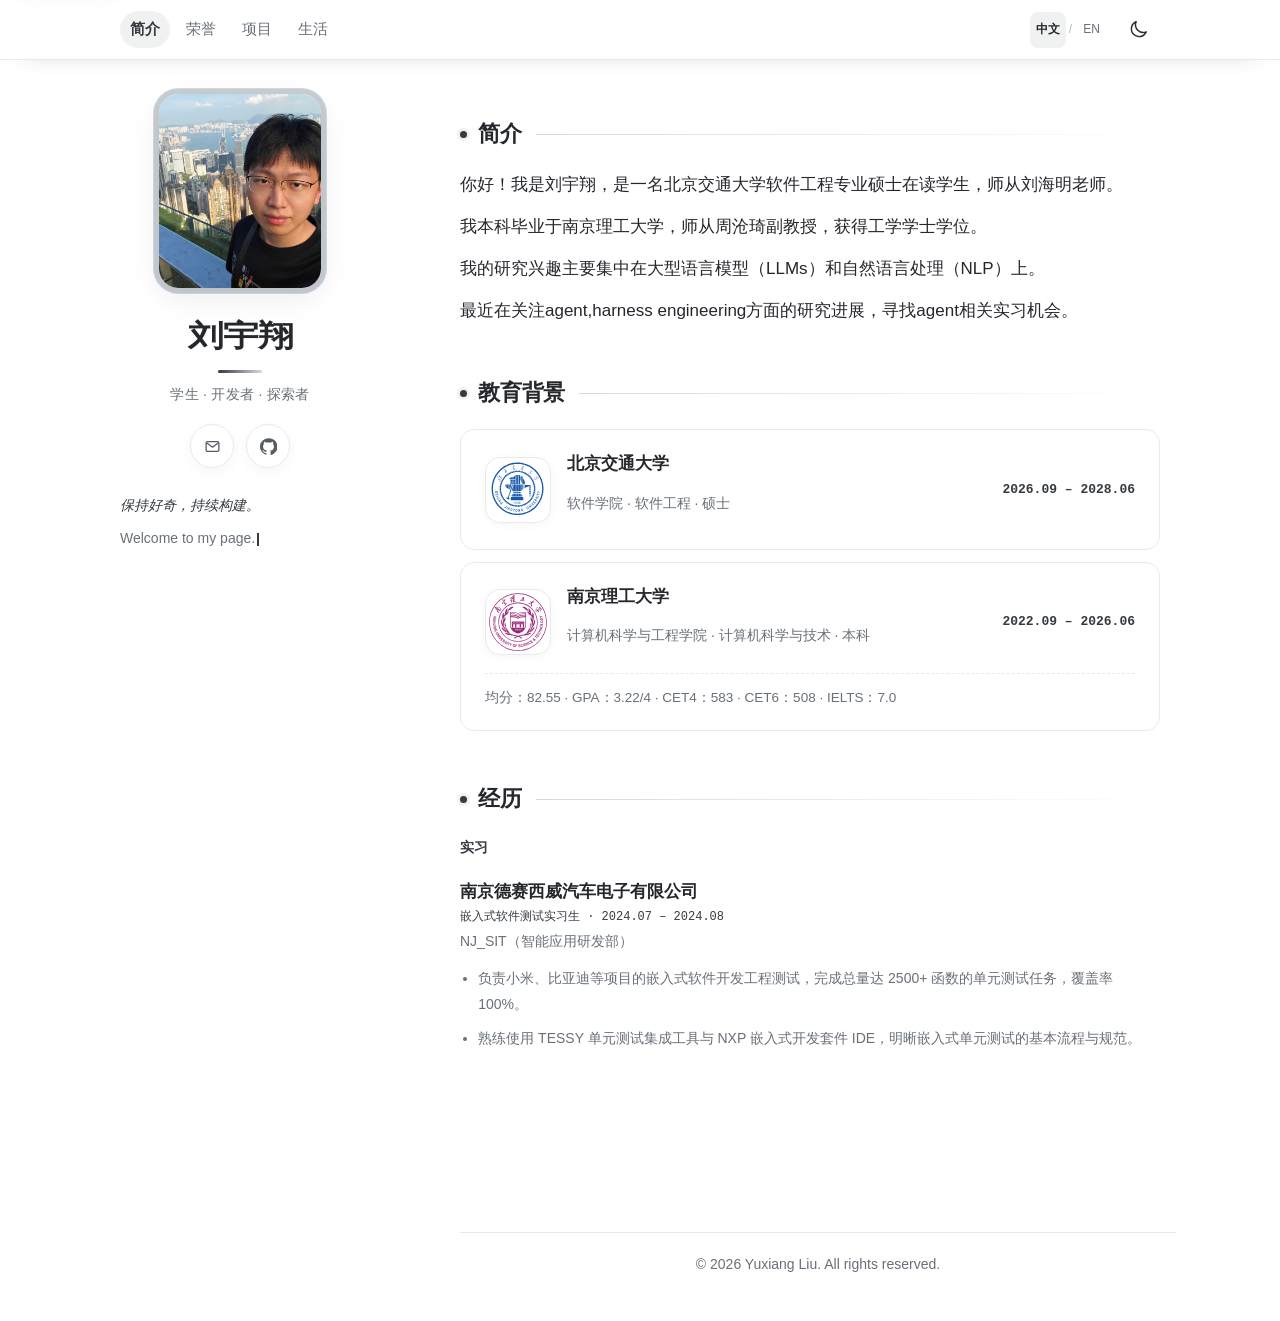
==== personal-site/index.html @ c971d86a "initialize personal page" ====
<!DOCTYPE html>
<html lang="zh-CN" data-theme="light">
<head>
<meta charset="UTF-8">
<link rel="alternate" hreflang="zh-CN" href="index.html"><link rel="alternate" hreflang="en" href="en/index.html"><meta name="viewport" content="width=device-width, initial-scale=1">
<title>刘宇翔 · 个人主页</title>
<meta name="description" content="刘宇翔，北京交通大学软件工程硕士在读，关注大型语言模型、自然语言处理、智能体与 Harness Engineering，寻找 Agent 相关实习机会。">
<meta id="themeColor" name="theme-color" content="#ffffff">
<link rel="icon" href="assets/img/favicon.svg" type="image/svg+xml">
<script>document.documentElement.classList.add("js");document.documentElement.dataset.theme=new URLSearchParams(location.search).get("theme")==="dark"?"dark":"light";document.documentElement.dataset.panel=["honors","projects","life"].includes(location.hash.slice(1))?location.hash.slice(1):"bio";</script>
<link rel="stylesheet" href="assets/css/theme-luka.css"><link rel="stylesheet" href="assets/css/custom.css">
</head>
<body class="theme-luka">
<a class="skip-link" href="#main-content">跳转到内容</a>
<nav class="top-nav" aria-label="主导航"><div class="nav-container"><div class="nav-left"><a href="#bio" class="nav-link"><span>简介</span></a><a href="#honors" class="nav-link"><span>荣誉</span></a><a href="#projects" class="nav-link"><span>项目</span></a><a href="#life" class="nav-link"><span>生活</span></a></div><div class="nav-right"><nav class="language-switch" aria-label="语言选择"><a href="index.html#bio" data-language-base="index.html" lang="zh-CN" hreflang="zh-CN" aria-current="page" aria-label="中文页面">中文</a><span aria-hidden="true">/</span><a href="en/index.html#bio" data-language-base="en/index.html" lang="en" hreflang="en" aria-label="English version">EN</a></nav><button id="themeToggle" class="theme-toggle" title="切换至深色主题" aria-label="切换至深色主题" aria-pressed="false"><svg class="icon-svg icon-moon" viewBox="0 0 24 24" aria-hidden="true"><path d="M21.75 15a9.75 9.75 0 0 1-12.75-12.75A9.75 9.75 0 1 0 21.75 15Z"/></svg><svg class="icon-svg icon-sun" viewBox="0 0 24 24" aria-hidden="true"><circle cx="12" cy="12" r="3.5"/><path d="M12 2v2M12 20v2M4.93 4.93l1.42 1.42M17.65 17.65l1.42 1.42M2 12h2M20 12h2"/></svg></button></div></div></nav>
<div class="wrapper">
<header class="sidebar"><div class="profile-card"><div class="image avatar"><img src="assets/img/avatar.jpg" alt="刘宇翔的头像" decoding="async" fetchpriority="high"></div><h1 class="site-name"><span class="name-lettering">刘宇翔</span></h1><p class="sidebar-sub">学生 · 开发者 · 探索者</p><div class="social-icons"><a href="mailto:liuyx26@bjtu.edu.cn" title="邮箱：liuyx26@bjtu.edu.cn" aria-label="发送邮件给刘宇翔"><svg class="icon-svg" viewBox="0 0 24 24" aria-hidden="true"><rect x="3" y="5" width="18" height="14" rx="2"/><path d="m4 7 8 6 8-6"/></svg></a><a href="https://github.com/lyx0902" target="_blank" rel="noopener noreferrer" title="GitHub · lyx0902" aria-label="刘宇翔的 GitHub 主页"><svg class="icon-svg icon-github" viewBox="0 0 24 24" aria-hidden="true" focusable="false"><path d="M12 .3a12 12 0 0 0-3.79 23.39c.6.11.82-.26.82-.58l-.02-2.04c-3.34.73-4.04-1.61-4.04-1.61-.55-1.39-1.33-1.76-1.33-1.76-1.09-.74.08-.73.08-.73 1.21.09 1.84 1.24 1.84 1.24 1.07 1.84 2.81 1.31 3.5 1 .11-.78.42-1.31.76-1.61-2.67-.3-5.47-1.33-5.47-5.93 0-1.31.47-2.38 1.24-3.22-.14-.3-.54-1.52.1-3.18 0 0 1.01-.32 3.3 1.23A11.5 11.5 0 0 1 12 6.32c1.02 0 2.05.14 3 .4 2.28-1.55 3.29-1.23 3.29-1.23.64 1.66.24 2.88.12 3.18.76.84 1.23 1.91 1.23 3.22 0 4.61-2.81 5.62-5.48 5.92.44.37.81 1.1.81 2.22l-.02 3.29c0 .31.21.69.83.57A12 12 0 0 0 12 .3Z"/></svg></a></div><p class="sidebar-motto"><span class="motto-quote" lang="zh-Hans">保持好奇，持续构建。</span><span class="welcome-note" lang="en"><span id="twText">Welcome to my page.</span><span class="tw-caret" aria-hidden="true"></span></span></p></div></header>
<main class="content" id="main-content" tabindex="-1">
<section class="site-panel" id="bio" aria-labelledby="bio-title"><div class="section" id="about"><h2 class="section-title" id="bio-title" tabindex="-1"><span class="section-label">简介</span></h2><div class="section-body">
<p>你好！我是刘宇翔，是一名北京交通大学软件工程专业硕士在读学生，师从刘海明老师。</p>
<p>我本科毕业于南京理工大学，师从周沧琦副教授，获得工学学士学位。</p>
<p>我的研究兴趣主要集中在大型语言模型（LLMs）和自然语言处理（NLP）上。</p>
<p>最近在关注agent,harness engineering方面的研究进展，寻找agent相关实习机会。</p>
</div></div>
<div class="section" id="education">
<h3 class="section-title" id="education-title" tabindex="-1"><span class="section-label">教育背景</span></h3>
<div class="section-body">
<div class="edu-card"><div class="edu-row"><img class="edu-logo" src="assets/img/bjtu.svg" alt="北京交通大学校徽"><div class="edu-main"><p class="edu-name"><strong>北京交通大学</strong></p><p class="edu-meta">软件学院 · 软件工程 · 硕士</p></div><span class="edu-period">2026.09 – 2028.06</span></div></div>
<div class="edu-card"><div class="edu-row"><img class="edu-logo" src="assets/img/njust.svg" alt="南京理工大学校徽"><div class="edu-main"><p class="edu-name"><strong>南京理工大学</strong></p><p class="edu-meta">计算机科学与工程学院 · 计算机科学与技术 · 本科</p></div><span class="edu-period">2022.09 – 2026.06</span></div><div class="edu-extra">均分：82.55 · GPA：3.22/4 · CET4：583 · CET6：508 · IELTS：7.0</div></div>
</div></div>
<div class="section" id="experience">
<h3 class="section-title" id="experience-title" tabindex="-1"><span class="section-label">经历</span></h3>
<div class="section-body"><div class="exp-block"><div class="exp-label">实习</div><div class="exp-item"><div class="exp-body"><div class="exp-title">南京德赛西威汽车电子有限公司</div><div class="exp-meta">嵌入式软件测试实习生 · 2024.07 – 2024.08</div><div class="exp-desc">NJ_SIT（智能应用研发部）</div><ul class="internship-details"><li>负责小米、比亚迪等项目的嵌入式软件开发工程测试，完成总量达 2500+ 函数的单元测试任务，覆盖率 100%。</li><li>熟练使用 TESSY 单元测试集成工具与 NXP 嵌入式开发套件 IDE，明晰嵌入式单元测试的基本流程与规范。</li></ul></div></div></div></div></div>
</section>
<section class="site-panel" id="honors" aria-labelledby="honors-title">
<h2 class="visually-hidden" id="honors-title" tabindex="-1">荣誉</h2>
<nav class="chapter-index" aria-label="竞赛与荣誉子导航"><div class="reading-track" role="progressbar" aria-label="竞赛与荣誉阅读进度" aria-valuemin="0" aria-valuemax="100" aria-valuenow="0"><span class="reading-fill"></span></div><a href="#competitions"><span class="reading-node" aria-hidden="true"></span><span>竞赛</span></a><a href="#awards"><span class="reading-node" aria-hidden="true"></span><span>荣誉</span></a></nav>
<div class="section" id="competitions"><h3 class="section-title" id="competitions-title" tabindex="-1"><span class="section-label">竞赛</span></h3><div class="section-body"><div class="comp-list">
<div class="comp-item"><span class="comp-name">2023年第十三届 MathorCup 高校数学建模挑战赛</span><span class="comp-award">一等奖</span></div>
<div class="comp-item"><span class="comp-name">2024年美国大学生数学建模竞赛</span><span class="comp-award">Honorable Mention</span></div>
<div class="comp-item"><span class="comp-name">2024年第六届全国大学生冰壶人工智能挑战赛</span><span class="comp-award">三等奖</span></div>
<div class="comp-item"><span class="comp-name">2025年“正大杯”第十五届全国大学生市场调查与分析大赛</span><span class="comp-award">江苏省一等奖</span></div>
<div class="comp-item"><span class="comp-name">2024年“高教社杯”全国大学生数学建模竞赛</span><span class="comp-award">江苏省二等奖</span></div>
<div class="comp-item"><span class="comp-name">2024年第十四届 MathorCup 数学应用挑战赛</span><span class="comp-award">江苏省二等奖</span></div>
</div></div></div>
<div class="section" id="awards"><h3 class="section-title" id="awards-title" tabindex="-1"><span class="section-label">荣誉</span></h3><div class="section-body"><div class="awards-grid"><div class="award-item"><span class="award-icon" aria-hidden="true">◇</span><div class="award-text"><strong>南京理工大学优秀学生奖学金 · 二等</strong><div class="award-detail">1 次 · 24-25Q1</div></div></div><div class="award-item"><span class="award-icon" aria-hidden="true">◇</span><div class="award-text"><strong>南京理工大学优秀学生奖学金 · 三等</strong><div class="award-detail">3 次 · 22-23Q1、23-24Q2、24-25Q2</div></div></div></div></div></div>
</section>
<section class="site-panel" id="projects" aria-labelledby="projects-title">
<h2 class="section-title" id="projects-title" tabindex="-1"><span class="section-label">项目</span></h2>
<div class="section-body"><div class="proj-list">
<article class="proj-card" data-project="AchievementAnalysis">
<a class="proj-thumb" href="assets/img/AchievementAnalysis.png" target="_blank" rel="noopener noreferrer" aria-label="AchievementAnalysis · 查看完整项目截图"><img src="assets/img/AchievementAnalysis.png" alt="AchievementAnalysis 项目页面截图" loading="lazy" decoding="async"></a>
<div class="proj-body"><div class="proj-head"><span class="proj-title">AchievementAnalysis</span></div>
<div class="proj-desc"><p><strong>整体项目：</strong> 整合Steam多源数据，分析游戏趋势、聚类、口碑与玩家投入，实现可解释推荐及交互展示。</p><p><strong>个人任务：</strong> 完成成就自动分类与主线推进分析，结合玩法、时长和口碑解释玩家投入，数据可视化。</p><p class="proj-demo">体验网址：<a href="https://www.soyorinlove.cn/#research/retention" target="_blank" rel="noopener noreferrer">https://www.soyorinlove.cn/#research/retention</a></p></div>
<div class="proj-metadata"><p><span class="proj-meta-label">类型：</span> Course Project</p><p><span class="proj-meta-label">成员：</span> 王文海，刘宇翔，杨金辉，耶美田，朱政宇</p><p><span class="proj-meta-label">GitHub：</span> <a href="https://github.com/WwhdsOne/achievement-analytics" target="_blank" rel="noopener noreferrer">https://github.com/WwhdsOne/achievement-analytics</a></p></div></div>
</article>
<article class="proj-card" data-project="ApexLogic">
<a class="proj-thumb" href="assets/img/ApexLogic.png" target="_blank" rel="noopener noreferrer" aria-label="ApexLogic · 查看完整项目截图"><img src="assets/img/ApexLogic.png" alt="ApexLogic 项目页面截图" loading="lazy" decoding="async"></a>
<div class="proj-body"><div class="proj-head"><span class="proj-title">ApexLogic</span></div>
<div class="proj-desc"><p>多智能体深度研究系统，融合多源检索与迭代评审，支持断点续研、跨任务记忆复用及后台并发执行。</p></div>
<div class="proj-metadata"><p><span class="proj-meta-label">类型：</span> Research Project</p><p><span class="proj-meta-label">成员：</span> 刘宇翔</p><p><span class="proj-meta-label">GitHub：</span> <a href="https://github.com/lyx0902/ApexLogic" target="_blank" rel="noopener noreferrer">https://github.com/lyx0902/ApexLogic</a></p></div></div>
</article>
</div></div></section>
<section class="site-panel" id="life" aria-labelledby="life-title">
<h2 class="section-title" id="life-title" tabindex="-1"><span class="section-label">生活</span></h2>
<div class="section-body"><div class="announce-list"><div class="announce-item"><span class="announce-date">2023.10</span><div class="announce-body"><div class="announce-title">江苏省第七届大学生艺术展演</div><div class="announce-desc">器乐合奏组一等奖</div></div></div><div class="announce-item"><span class="announce-date">2022.10</span><div class="announce-body"><div class="announce-title">南京理工大学新生篮球赛</div><div class="announce-desc">季军</div></div></div></div></div>
</section>
</main>
<footer class="site-footer"><p>© 2026 Yuxiang Liu. All rights reserved.</p></footer>
</div>
<script src="assets/js/chapters.js"></script><script src="assets/js/main.js"></script>
</body></html>
---- personal-site/assets/css/theme-luka.css ----
/* ============================================
   Luka Homepage
   Warm minimal academic homepage template
   ============================================ */

html {
  scroll-behavior: smooth;
}

body {
  margin: 0;
}

body.theme-luka,
body.theme-luka *,
body.theme-luka *::before,
body.theme-luka *::after {
  box-sizing: border-box;
}

:root {
  color-scheme: light;
  --luka-bg: #faf9f7;
  --luka-text: #3d3929;
  --luka-accent: #a95b3d;
  --luka-on-accent: #ffffff;
  --luka-accent-soft: rgba(169, 91, 61, 0.1);
  --luka-secondary: #746d62;
  --luka-border: rgba(169, 91, 61, 0.2);
  --luka-shadow: rgba(118, 72, 49, 0.14);
  --luka-shadow-soft: rgba(61, 57, 41, 0.08);
  --luka-panel: #ffffff;
  --luka-panel-muted: #f5f1ec;
  --luka-nav-bg: rgba(250, 249, 247, 0.86);
  --luka-social-bg: #ffffff;
  --luka-social-text: #765f4c;
  --luka-footer-border: rgba(169, 91, 61, 0.16);
  --luka-motion-press: 120ms;
  --luka-motion-fast: 180ms;
  --luka-motion-base: 280ms;
  --luka-ease-out: cubic-bezier(0.22, 1, 0.36, 1);
}

@media (prefers-color-scheme: dark) {
  :root:not([data-theme="light"]) {
    color-scheme: dark;
    --luka-bg: #1a1917;
    --luka-text: #d1cec7;
    --luka-accent: #efa17f;
    --luka-on-accent: #1a1917;
    --luka-accent-soft: rgba(239, 161, 127, 0.12);
    --luka-secondary: #b1aa9f;
    --luka-border: rgba(239, 161, 127, 0.2);
    --luka-shadow: rgba(0, 0, 0, 0.3);
    --luka-shadow-soft: rgba(0, 0, 0, 0.22);
    --luka-panel: #22211e;
    --luka-panel-muted: #282621;
    --luka-nav-bg: rgba(26, 25, 23, 0.86);
    --luka-social-bg: #22211e;
    --luka-social-text: #d1cec7;
    --luka-footer-border: rgba(239, 161, 127, 0.16);
  }
}

[data-theme="dark"] {
  color-scheme: dark;
  --luka-bg: #1a1917;
  --luka-text: #d1cec7;
  --luka-accent: #efa17f;
  --luka-on-accent: #1a1917;
  --luka-accent-soft: rgba(239, 161, 127, 0.12);
  --luka-secondary: #b1aa9f;
  --luka-border: rgba(239, 161, 127, 0.2);
  --luka-shadow: rgba(0, 0, 0, 0.3);
  --luka-shadow-soft: rgba(0, 0, 0, 0.22);
  --luka-panel: #22211e;
  --luka-panel-muted: #282621;
  --luka-nav-bg: rgba(26, 25, 23, 0.86);
  --luka-social-bg: #22211e;
  --luka-social-text: #d1cec7;
  --luka-footer-border: rgba(239, 161, 127, 0.16);
}

[data-theme="light"] {
  color-scheme: light;
  --luka-bg: #faf9f7;
  --luka-text: #3d3929;
  --luka-accent: #a95b3d;
  --luka-on-accent: #ffffff;
  --luka-accent-soft: rgba(169, 91, 61, 0.1);
  --luka-secondary: #746d62;
  --luka-border: rgba(169, 91, 61, 0.2);
  --luka-shadow: rgba(118, 72, 49, 0.14);
  --luka-shadow-soft: rgba(61, 57, 41, 0.08);
  --luka-panel: #ffffff;
  --luka-panel-muted: #f5f1ec;
  --luka-nav-bg: rgba(250, 249, 247, 0.86);
  --luka-social-bg: #ffffff;
  --luka-social-text: #765f4c;
  --luka-footer-border: rgba(169, 91, 61, 0.16);
}

body.theme-luka {
  background: var(--luka-bg);
  color: var(--luka-text);
  font-family: -apple-system, BlinkMacSystemFont, "Segoe UI", "PingFang SC", "Hiragino Sans GB", "Microsoft YaHei", "Noto Sans CJK SC", "Inter", sans-serif;
  font-size: 17px;
  line-height: 1.65;
  text-rendering: optimizeLegibility;
  -webkit-font-smoothing: antialiased;
  -moz-osx-font-smoothing: grayscale;
  transition: background-color var(--luka-motion-base) var(--luka-ease-out), color var(--luka-motion-fast) ease;
}

body.theme-luka a {
  color: var(--luka-accent);
  text-decoration: none;
}

body.theme-luka a,
body.theme-luka button,
body.theme-luka summary {
  touch-action: manipulation;
  -webkit-tap-highlight-color: transparent;
}

body.theme-luka .skip-link {
  position: fixed;
  top: 8px;
  left: 12px;
  z-index: 2000;
  padding: 9px 13px;
  border-radius: 9px;
  background: var(--luka-panel);
  color: var(--luka-text);
  box-shadow: 0 8px 24px var(--luka-shadow);
  transform: translateY(-160%);
  transition: transform var(--luka-motion-fast) var(--luka-ease-out);
}

body.theme-luka .skip-link:focus {
  transform: translateY(0);
}

body.theme-luka .top-nav {
  position: fixed;
  top: 0;
  left: 0;
  right: 0;
  height: 60px;
  display: flex;
  justify-content: center;
  align-items: center;
  background: var(--luka-nav-bg);
  -webkit-backdrop-filter: blur(14px) saturate(130%);
  backdrop-filter: blur(14px) saturate(130%);
  border-bottom: 1px solid var(--luka-footer-border);
  box-shadow: 0 8px 28px -26px var(--luka-text);
  transition: background-color var(--luka-motion-base) var(--luka-ease-out), border-color var(--luka-motion-base) var(--luka-ease-out), box-shadow var(--luka-motion-base) var(--luka-ease-out);
  z-index: 1000;
}

body.theme-luka .nav-container {
  width: 100%;
  max-width: 1120px;
  padding: 0 40px;
  display: flex;
  align-items: center;
  justify-content: space-between;
}

body.theme-luka .nav-left {
  display: flex;
  align-items: center;
  gap: 6px;
  min-width: 0;
}

body.theme-luka .nav-right {
  flex: 0 0 auto;
}

body.theme-luka .nav-brand {
  position: relative;
  color: var(--luka-text);
  font-size: 19px;
  font-weight: 600;
  flex-shrink: 0;
}

body.theme-luka .nav-brand::before {
  content: "";
  position: absolute;
  inset: -9px -2px;
}

body.theme-luka .nav-link {
  position: relative;
  color: var(--luka-secondary);
  font-size: 15px;
  font-weight: 500;
  white-space: nowrap;
  padding: 6px 10px;
  border-radius: 999px;
  transition: color var(--luka-motion-fast) ease, background-color var(--luka-motion-fast) ease, transform var(--luka-motion-press) var(--luka-ease-out);
}

body.theme-luka .nav-link.is-active {
  color: var(--luka-accent);
  background: var(--luka-accent-soft);
  filter: none;
}

body.theme-luka .nav-link::before {
  content: "";
  position: absolute;
  inset: -6px 0;
}

body.theme-luka .nav-link.is-active {
  font-weight: 600;
}

body.theme-luka .nav-label-short {
  display: none;
}

body.theme-luka .theme-toggle {
  border: none;
  background: transparent;
  color: var(--luka-text);
  width: 44px;
  height: 44px;
  display: inline-flex;
  align-items: center;
  justify-content: center;
  border-radius: 999px;
  cursor: pointer;
  font-size: 19px;
  position: relative;
  flex: 0 0 44px;
  transition: transform var(--luka-motion-press) var(--luka-ease-out), background-color var(--luka-motion-fast) ease, color var(--luka-motion-fast) ease;
}

body.theme-luka .theme-toggle .icon-svg {
  position: absolute;
  width: 19px;
  height: 19px;
  transition: opacity var(--luka-motion-fast) ease, transform var(--luka-motion-base) var(--luka-ease-out);
}

body.theme-luka .theme-toggle .icon-moon {
  opacity: 1;
  transform: rotate(0) scale(1);
}

body.theme-luka .theme-toggle .icon-sun {
  opacity: 0;
  transform: rotate(-24deg) scale(0.82);
}

:root[data-theme="dark"] body.theme-luka .theme-toggle .icon-moon {
  opacity: 0;
  transform: rotate(24deg) scale(0.82);
}

:root[data-theme="dark"] body.theme-luka .theme-toggle .icon-sun {
  opacity: 1;
  transform: rotate(0) scale(1);
}

body.theme-luka .wrapper {
  width: 100%;
  max-width: 1120px;
  margin: 0 auto;
  display: flex;
  flex-wrap: wrap;
  align-items: flex-start;
  min-height: 100vh;
}

body.theme-luka .sidebar {
  width: 320px;
  flex-shrink: 0;
  position: fixed;
  top: 60px;
  left: calc(50% - 560px);
  height: calc(100vh - 60px);
  overflow-y: auto;
  text-align: center;
  box-sizing: border-box;
  display: flex;
  flex-direction: column;
  justify-content: flex-start;
  align-items: center;
  padding-top: 34px;
  scrollbar-width: none;
  z-index: 100;
}

body.theme-luka .sidebar::-webkit-scrollbar {
  display: none;
}

body.theme-luka .profile-card {
  width: 100%;
  padding: 0 20px;
  text-align: center;
}

body.theme-luka .image.avatar {
  display: block;
  position: relative;
  width: 162px;
  height: 194.4px;
  margin: 0 auto 28px;
  overflow: hidden;
  border-radius: 19.44px;
  clip-path: inset(0 round 19.44px);
  box-shadow: 0 8px 28px var(--luka-shadow);
}

body.theme-luka .image.avatar img {
  position: absolute;
  top: -10%;
  left: 0;
  width: 128%;
  height: 128%;
  max-width: none;
  display: block;
  border-radius: 0;
  object-fit: cover;
  object-position: center;
  box-shadow: none;
}

body.theme-luka .site-name {
  margin: 0 0 16px;
  color: var(--luka-text);
  font-family: "Arial Black", -apple-system, BlinkMacSystemFont, "Segoe UI", sans-serif;
  font-size: 33px;
  /* Archivo Black's regular face is already a heavy, purpose-drawn weight. */
  font-weight: 900;
  font-kerning: normal;
  letter-spacing: -0.025em;
  line-height: 1.2;
}

body.theme-luka .name-lettering {
  display: inline-block;
  transform: scale(1.08, 0.9);
  transform-origin: center;
}

body.theme-luka .social-icons {
  display: flex;
  justify-content: center;
  gap: 12px;
  flex-wrap: wrap;
}

body.theme-luka .social-icons a {
  width: 44px;
  height: 44px;
  display: inline-flex;
  align-items: center;
  justify-content: center;
  border-radius: 50%;
  border: 1px solid var(--luka-footer-border);
  background: var(--luka-social-bg);
  color: var(--luka-social-text) !important;
  box-shadow: 0 4px 14px var(--luka-shadow-soft);
  transition: transform var(--luka-motion-press) var(--luka-ease-out), background-color var(--luka-motion-fast) ease, color var(--luka-motion-fast) ease, border-color var(--luka-motion-fast) ease, box-shadow var(--luka-motion-fast) var(--luka-ease-out);
}

body.theme-luka .icon-svg {
  display: block;
  fill: none;
  stroke: currentColor;
  stroke-width: 1.8;
  stroke-linecap: round;
  stroke-linejoin: round;
}

body.theme-luka .social-icons .icon-svg {
  width: 17px;
  height: 17px;
}

body.theme-luka .social-icons .ai {
  font-size: 18px;
}

body.theme-luka .social-icons .ai-google-scholar {
  font-size: 19px;
  transform: translateY(0.5px);
}

body.theme-luka .social-icons .icon-github {
  fill: currentColor;
  stroke: none;
}

body.theme-luka .visitor-card {
  margin: 28px auto 0;
  width: 240px;
  padding: 18px 16px;
  border: 1px dashed var(--luka-border);
  border-radius: 14px;
  color: var(--luka-secondary);
  text-align: left;
  min-height: 115px;
  transition: opacity var(--luka-motion-base) var(--luka-ease-out), border-color var(--luka-motion-fast) ease, color var(--luka-motion-fast) ease;
}

body.theme-luka .visitor-card-title {
  margin-bottom: 8px;
  font-size: 14px;
  font-weight: 600;
  color: var(--luka-accent);
  text-transform: uppercase;
  letter-spacing: 0.08em;
}

body.theme-luka .visitor-card-body {
  display: flex;
  flex-direction: column;
  gap: 6px;
  font-size: 14px;
  line-height: 1.6;
  font-variant-numeric: tabular-nums;
  opacity: 0.48;
  transition: opacity var(--luka-motion-base) var(--luka-ease-out);
}

body.theme-luka .visitor-card.is-ready .visitor-card-body {
  opacity: 1;
}

body.theme-luka .visitor-stat {
  display: flex;
  align-items: center;
  gap: 8px;
}

body.theme-luka .visitor-stat i,
body.theme-luka .visitor-stat .icon-svg {
  width: 16px;
  height: 16px;
  flex: 0 0 16px;
  text-align: center;
  color: var(--luka-accent);
}

body.theme-luka .sidebar-motto {
  margin: 22px auto 0;
  width: 240px;
  font-size: 14px;
  line-height: 1.9;
  font-style: italic;
  color: var(--luka-secondary);
  text-align: left;
}

body.theme-luka .sidebar-motto .motto-quote {
  color: var(--luka-accent);
}

body.theme-luka .welcome-note {
  display: block;
  margin-top: 6px;
  font-style: normal;
}

body.theme-luka .visitor-map {
  width: 240px;
  max-width: 100%;
  margin: 24px auto 28px;
  padding-top: 16px;
  border-top: 1px solid var(--luka-footer-border);
  text-align: center;
}

body.theme-luka .visitor-map h2 {
  margin: 0 0 10px;
  font-family: inherit;
  font-size: 12px;
  font-weight: 600;
  letter-spacing: 0.06em;
  color: var(--luka-secondary);
}

body.theme-luka .visitor-map-canvas {
  position: relative;
  width: 210px;
  height: 105px;
  margin: 0 auto;
  line-height: 0;
}

body.theme-luka .visitor-map-status {
  position: absolute;
  inset: 0;
  display: grid;
  place-items: center;
  margin: 0;
  padding: 12px;
  color: var(--luka-secondary);
  font-size: 12px;
  line-height: 1.5;
}

body.theme-luka .visitor-map-status[hidden] {
  display: none;
}

body.theme-luka .visitor-map-caption,
body.theme-luka .visitor-map-nojs {
  margin: 8px 0 0;
  color: var(--luka-secondary);
  font-size: 11px;
  line-height: 1.5;
}

body.theme-luka .visitor-map-links {
  margin: 2px 0 0;
  font-size: 11px;
  line-height: 1.6;
}

body.theme-luka .visitor-map-links a {
  color: var(--luka-secondary);
}

html:not(.js) body.theme-luka .visitor-map-canvas {
  display: none;
}

body.theme-luka .content {
  flex: 1;
  min-width: 0;
  margin-left: 320px;
  padding: 120px 40px 80px 60px;
}

/* Chapter visibility is resolved in the head to prevent a flash of every page. */
html[data-panel="bio"] .site-panel:not(#bio),
html[data-panel="research"] .site-panel:not(#research),
html[data-panel="projects"] .site-panel:not(#projects),
html[data-panel="arcadia"] .site-panel:not(#arcadia),
.site-panel[hidden] {
  display: none;
}

body.theme-luka .site-panel {
  min-height: calc(100svh - 240px);
  scroll-margin-top: 88px;
  animation: chapter-enter 220ms var(--luka-ease-out) both;
}

@keyframes chapter-enter {
  from { opacity: 0; transform: translateY(5px); }
  to { opacity: 1; transform: translateY(0); }
}

body.theme-luka .visually-hidden {
  position: absolute;
  width: 1px;
  height: 1px;
  padding: 0;
  margin: -1px;
  overflow: hidden;
  clip-path: inset(50%);
  white-space: nowrap;
  border: 0;
}

body.theme-luka .site-panel .section-title:focus {
  outline: none;
}

body.theme-luka .chapter-index {
  --reading-progress: 0;
  position: sticky;
  top: 60px;
  z-index: 10;
  display: grid;
  grid-template-columns: repeat(4, minmax(0, 1fr));
  padding: 14px 0 12px;
  margin-bottom: 32px;
  background: var(--luka-bg);
  border-bottom: 1px solid var(--luka-footer-border);
  font-size: 13px;
  transition: background-color var(--luka-motion-base) var(--luka-ease-out);
}

body.theme-luka .chapter-index a {
  position: relative;
  min-height: 44px;
  box-sizing: border-box;
  padding: 21px 2px 3px;
  text-align: center;
  color: var(--luka-secondary);
  border-radius: 6px;
  transition: color var(--luka-motion-fast) ease;
}

body.theme-luka .chapter-index a[aria-current="location"] {
  color: var(--luka-accent);
  font-weight: 600;
}

@media (hover: hover) and (pointer: fine) {
  body.theme-luka .chapter-index a:hover {
    color: var(--luka-accent);
  }
}

body.theme-luka .reading-track {
  position: absolute;
  top: 21px;
  left: 12.5%;
  right: 12.5%;
  height: 2px;
  background: var(--luka-border);
  overflow: hidden;
}

body.theme-luka .reading-fill {
  display: block;
  height: 100%;
  background: var(--luka-accent);
  transform: scaleX(var(--reading-progress));
  transform-origin: left;
}

body.theme-luka .reading-node {
  position: absolute;
  top: 3px;
  left: calc(50% - 5px);
  width: 10px;
  height: 10px;
  box-sizing: border-box;
  border: 2px solid var(--luka-border);
  border-radius: 50%;
  background: var(--luka-bg);
  transition: background-color 150ms ease, border-color 150ms ease, box-shadow 150ms ease;
}

body.theme-luka .chapter-index a.is-reached .reading-node {
  background: var(--luka-accent);
  border-color: var(--luka-accent);
}

body.theme-luka .chapter-index a[aria-current="location"] .reading-node {
  box-shadow: 0 0 0 4px var(--luka-accent-soft);
}

@media (max-width: 640px) {
  body.theme-luka .chapter-index {
    top: 56px;
    font-size: 12px;
  }
}

body.theme-luka .conference-grid {
  display: grid;
  grid-template-columns: minmax(0, 1.55fr) minmax(0, 1fr);
  gap: clamp(22px, 3vw, 38px);
  align-items: start;
  padding: 16px 18px 24px;
}

body.theme-luka .conference-photo {
  position: relative;
  margin: 0;
  min-width: 0;
  padding: 8px 8px 12px;
  background: #f7f3ea;
  border-radius: 2px;
  box-shadow: 0 3px 5px rgba(0, 0, 0, 0.08), 0 12px 24px -12px rgba(0, 0, 0, 0.3);
  transform: rotate(-4deg);
  margin-top: 48px;
}

body.theme-luka .conference-photo:nth-child(2) {
  margin-top: 5px;
  transform: rotate(4deg);
}

body.theme-luka .photo-pin {
  position: absolute;
  z-index: 2;
  top: -6px;
  left: 46%;
  width: 14px;
  height: 14px;
  border-radius: 50%;
  background: radial-gradient(circle at 32% 26%, #ecc5a4 0, #b96d47 38%, #793e2c 80%);
  box-shadow: 1px 2px 2px rgba(0, 0, 0, 0.35), 3px 8px 5px rgba(0, 0, 0, 0.18);
  pointer-events: none;
}

body.theme-luka .conference-photo:nth-child(2) .photo-pin {
  left: 53%;
  background: radial-gradient(circle at 32% 26%, #e0e4dc 0, #839389 38%, #465951 80%);
}

body.theme-luka .conference-photo-link {
  display: block;
  position: relative;
  border-radius: 1px;
  overflow: hidden;
  background: var(--luka-accent-soft);
  cursor: zoom-in;
}

body.theme-luka .conference-photo img {
  display: block;
  width: 100%;
  height: auto;
}

body.theme-luka .conference-photo figcaption {
  margin-top: 12px;
  padding-left: 5px;
  font-size: 14px;
  font-weight: 500;
  letter-spacing: 0.035em;
  color: #574b3d;
}

html:has(.photo-viewer[open]) {
  scrollbar-gutter: stable;
}

body.theme-luka .photo-viewer {
  width: min(1100px, calc(100vw - 32px));
  max-width: none;
  max-height: calc(100dvh - 32px);
  padding: 12px 16px;
  border: 0;
  border-radius: 12px;
  background: #171715;
  color: #f5f4f0;
}

body.theme-luka .photo-viewer::backdrop {
  background: rgba(0, 0, 0, 0.86);
}

body.theme-luka .photo-viewer-toolbar,
body.theme-luka .photo-viewer-controls {
  display: flex;
  align-items: center;
  justify-content: space-between;
  gap: 16px;
}

body.theme-luka .photo-viewer-toolbar p {
  margin: 0;
  font-size: 16px;
  font-weight: 600;
}

body.theme-luka .photo-viewer button {
  flex-shrink: 0;
  width: 44px;
  height: 44px;
  padding: 0;
  border: 0;
  border-radius: 50%;
  color: #f5f4f0;
  background: transparent;
  font: inherit;
  font-size: 27px;
  cursor: pointer;
}

body.theme-luka .photo-viewer button:hover {
  background: rgba(255, 255, 255, 0.1);
}

body.theme-luka .photo-viewer-image {
  display: block;
  width: 100%;
  height: calc(100dvh - 168px);
  object-fit: contain;
}

body.theme-luka .photo-viewer-controls {
  justify-content: center;
  font-size: 13px;
  font-variant-numeric: tabular-nums;
}

@media (max-width: 640px) {
  body.theme-luka .conference-grid {
    grid-template-columns: minmax(0, 1fr);
    gap: 32px;
    padding: 14px 14px 24px;
  }
  body.theme-luka .conference-photo {
    width: 94%;
    margin-top: 0;
    transform: rotate(-3deg);
  }
  body.theme-luka .conference-photo:nth-child(2) {
    width: 78%;
    margin: 0 0 0 auto;
    transform: rotate(3deg);
  }
  body.theme-luka .photo-viewer {
    padding: 8px;
    width: calc(100vw - 16px);
  }
}

body.theme-luka .bio-quote {
  margin: 0 0 24px;
  padding: clamp(22px, 3.2vw, 32px);
  border: 1px solid rgba(120, 97, 62, 0.22);
  border-radius: 6px;
  background: transparent;
  color: #78613e;
  font-family: "Noto Serif SC Quotes", "Songti SC", "STSong", "SimSun", serif;
  font-size: clamp(15px, 1.3vw, 18px);
  font-weight: 500;
  font-style: normal;
  line-height: 2;
  letter-spacing: 0.035em;
  overflow-wrap: break-word;
  transition: color var(--luka-motion-base) ease, background-color var(--luka-motion-base) ease, border-color var(--luka-motion-base) ease;
}

body.theme-luka .bio-quote p {
  margin: 0;
}

body.theme-luka .bio-quote p + p {
  margin-top: 24px;
}

html[data-theme="dark"] body.theme-luka .bio-quote {
  color: #ddcda9;
  border-color: rgba(221, 205, 169, 0.2);
}

body.theme-luka .chapter-empty {
  padding: clamp(36px, 7vw, 88px) 0;
  color: var(--luka-secondary);
}

body.theme-luka .chapter-eyebrow {
  font-size: 12px;
  letter-spacing: 0.13em;
  text-transform: uppercase;
}

body.theme-luka .chapter-lead {
  margin: 24px 0;
  color: var(--luka-text);
  font-size: clamp(29px, 3.6vw, 43px);
  line-height: 1.25;
  letter-spacing: -0.035em;
  font-weight: 500;
}

body.theme-luka .arcadia-intro {
  position: relative;
  isolation: isolate;
}

body.theme-luka .arcadia-orbit {
  position: absolute;
  z-index: -1;
  right: 4%;
  top: 8%;
  width: clamp(140px, 24vw, 260px);
  aspect-ratio: 1;
  border: 1px solid var(--luka-border);
  border-radius: 50%;
  background: radial-gradient(circle at 65% 30%, var(--luka-accent-soft), transparent 70%);
  opacity: 0.55;
  pointer-events: none;
}

body.theme-luka .section {
  margin-bottom: 54px;
  scroll-margin-top: 84px;
  opacity: 1;
  transform: none;
}

.reveal-ready body.theme-luka .section {
  opacity: 0;
  transform: translateY(8px);
  transition: opacity 340ms var(--luka-ease-out), transform 340ms var(--luka-ease-out);
}

.reveal-ready body.theme-luka .section.visible {
  opacity: 1;
  transform: translateY(0);
}

body.theme-luka .section-title {
  display: flex;
  align-items: center;
  gap: 11px;
  width: 100%;
  margin: 0 0 22px;
  color: var(--luka-text);
  font-size: 22px;
  font-weight: 600;
  line-height: 1.3;
  letter-spacing: -0.01em;
}

body.theme-luka .section-title::after {
  content: "";
  flex: 1;
  height: 1px;
  margin-left: 3px;
  background: linear-gradient(to right, var(--luka-border), transparent);
  transition: background var(--luka-motion-base) var(--luka-ease-out);
}

body.theme-luka .section-label {
  white-space: nowrap;
}

body.theme-luka .section-body p {
  margin: 0 0 14px;
}

body.theme-luka .bio-interests {
  margin: 0 0 18px;
  padding-left: 1.35em;
}

body.theme-luka .bio-interests li + li {
  margin-top: 6px;
}

body.theme-luka .about-head {
  display: flex;
  align-items: center;
  justify-content: space-between;
  gap: 12px 16px;
  flex-wrap: wrap;
  margin-bottom: 22px;
}

body.theme-luka .about-head .section-title {
  flex: 1;
  min-width: 210px;
  margin-bottom: 0;
}

body.theme-luka .lang-switch {
  --lang-index: 0;
  position: relative;
  display: inline-grid;
  grid-template-columns: repeat(3, 36px);
  gap: 2px;
  padding: 2px;
  border: 1px solid var(--luka-border);
  border-radius: 999px;
  flex-shrink: 0;
  transition: border-color var(--luka-motion-fast) ease, background-color var(--luka-motion-fast) ease;
}

body.theme-luka .lang-switch::before {
  content: "";
  position: absolute;
  top: 2px;
  bottom: 2px;
  left: 2px;
  width: 36px;
  border-radius: 999px;
  background: var(--luka-accent);
  box-shadow: 0 2px 6px var(--luka-shadow-soft);
  transform: translateX(calc(var(--lang-index) * 38px));
  transition: transform var(--luka-motion-base) var(--luka-ease-out), background-color var(--luka-motion-fast) ease, box-shadow var(--luka-motion-fast) ease;
}

body.theme-luka .lang-btn {
  position: relative;
  z-index: 1;
  border: none;
  background: transparent;
  color: var(--luka-secondary);
  font-family: inherit;
  font-size: 13px;
  font-weight: 600;
  line-height: 1;
  min-width: 36px;
  min-height: 28px;
  padding: 5px 6px;
  border-radius: 999px;
  cursor: pointer;
  transition: color var(--luka-motion-fast) ease, transform var(--luka-motion-press) var(--luka-ease-out);
}

body.theme-luka .lang-btn::before {
  content: "";
  position: absolute;
  inset: -7px 0;
}

body.theme-luka .lang-btn.is-active {
  color: var(--luka-on-accent);
}

body.theme-luka .about-lang {
  display: none;
}

body.theme-luka .about-lang.is-active {
  display: block;
}

body.theme-luka .section-body a {
  text-decoration-line: underline;
  text-decoration-thickness: 1px;
  text-decoration-color: var(--luka-border);
  text-underline-offset: 0.2em;
  transition: color var(--luka-motion-fast) ease, text-decoration-color var(--luka-motion-fast) ease;
}

body.theme-luka .card {
  background: transparent;
  padding: 0;
  box-shadow: none;
}

body.theme-luka .timeline-list {
  position: relative;
  display: grid;
  gap: 0;
  padding-left: 26px;
}

body.theme-luka .timeline-list::before {
  content: "";
  position: absolute;
  left: 6px;
  top: 22px;
  bottom: 22px;
  width: 1px;
  background: linear-gradient(to bottom, var(--luka-accent), var(--luka-border));
  transition: background var(--luka-motion-base) var(--luka-ease-out);
}

body.theme-luka .timeline-entry {
  position: relative;
  padding: 14px 0 20px;
  border-bottom: 1px solid var(--luka-footer-border);
  transition: border-color var(--luka-motion-base) var(--luka-ease-out);
}

body.theme-luka .timeline-entry:last-child {
  padding-bottom: 8px;
  border-bottom: none;
}

body.theme-luka .timeline-entry::before {
  content: "";
  position: absolute;
  left: -22px;
  top: 36px;
  width: 7px;
  height: 7px;
  border-radius: 50%;
  background: var(--luka-accent);
  border: 3px solid var(--luka-bg);
  box-shadow: 0 0 0 1px var(--luka-border);
  z-index: 1;
  transition: background-color var(--luka-motion-fast) ease, border-color var(--luka-motion-fast) ease, box-shadow var(--luka-motion-fast) ease;
}

body.theme-luka .experience-item {
  display: grid;
  grid-template-columns: 52px minmax(0, 1fr) auto;
  align-items: flex-start;
  gap: 16px;
  padding: 0;
  border: none;
  border-radius: 0;
  background: transparent;
  box-shadow: none;
}

body.theme-luka .institution-logo {
  width: 52px;
  height: 52px;
  flex-shrink: 0;
  object-fit: contain;
  padding: 4px;
  border: 1px solid var(--luka-footer-border);
  border-radius: 11px;
  background: #fff;
  transition: border-color var(--luka-motion-fast) ease, box-shadow var(--luka-motion-fast) ease;
}

/* Dark mode: logos are dark artwork on transparent bg, so they blend into
   the dark page. Give them a white rounded chip so they stay legible.
   Light mode is left untouched. */
[data-theme="dark"] body.theme-luka .institution-logo {
  box-shadow: 0 1px 4px rgba(0, 0, 0, 0.4);
}

@media (prefers-color-scheme: dark) {
  :root:not([data-theme="light"]) body.theme-luka .institution-logo {
    box-shadow: 0 1px 4px rgba(0, 0, 0, 0.4);
  }
}

body.theme-luka .experience-content {
  flex: 1;
}

body.theme-luka .experience-content p {
  margin: 0 0 2px;
}

body.theme-luka .exp-title {
  font-size: 16.5px;
  color: var(--luka-text);
}

body.theme-luka .exp-detail {
  font-size: 15px;
  color: var(--luka-secondary);
}

body.theme-luka .exp-period {
  margin-top: 1px;
  font-size: 14px;
  color: var(--luka-accent);
  font-weight: 600;
  line-height: 1.45;
  text-align: right;
  white-space: nowrap;
  font-variant-numeric: tabular-nums;
}

body.theme-luka .exp-period span {
  display: block;
  color: var(--luka-secondary);
  font-size: 12px;
  font-weight: 400;
}

body.theme-luka .project-card {
  font-size: 16px;
  line-height: 1.7;
}

body.theme-luka .publications ol.bibliography {
  position: relative;
  list-style: none;
  padding: 0 0 0 26px;
  margin: 0;
}

body.theme-luka .publications ol.bibliography::before {
  content: "";
  position: absolute;
  left: 6px;
  top: 24px;
  bottom: 24px;
  width: 1px;
  background: linear-gradient(to bottom, var(--luka-accent), var(--luka-border));
  transition: background var(--luka-motion-base) var(--luka-ease-out);
}

body.theme-luka .publications ol.bibliography li {
  position: relative;
  margin: 0;
  padding: 14px 0 20px;
  border: none;
  border-bottom: 1px solid var(--luka-footer-border);
  border-radius: 0;
  background: transparent;
  box-shadow: none;
  transition: border-color var(--luka-motion-base) var(--luka-ease-out);
}

body.theme-luka .publications ol.bibliography li::before {
  content: "";
  position: absolute;
  left: -22px;
  top: 22px;
  width: 7px;
  height: 7px;
  border-radius: 50%;
  background: var(--luka-accent);
  border: 3px solid var(--luka-bg);
  box-shadow: 0 0 0 1px var(--luka-border);
  z-index: 1;
  transition: background-color var(--luka-motion-fast) ease, border-color var(--luka-motion-fast) ease, box-shadow var(--luka-motion-fast) ease;
}

body.theme-luka .publications ol.bibliography li:last-child {
  padding-bottom: 10px;
  border-bottom: none;
}

body.theme-luka .pub-meta {
  display: flex;
  align-items: center;
  gap: 7px;
  margin-bottom: 9px;
}

body.theme-luka .pub-year,
body.theme-luka .pub-tag {
  display: inline-flex;
  align-items: center;
  min-height: 23px;
  padding: 3px 8px;
  border-radius: 999px;
  font-size: 12px;
  font-weight: 700;
  line-height: 1;
  letter-spacing: 0.025em;
  font-variant-numeric: tabular-nums;
}

body.theme-luka .pub-year {
  border: 1px solid var(--luka-border);
  color: var(--luka-secondary);
  transition: border-color var(--luka-motion-fast) ease, color var(--luka-motion-fast) ease;
}

body.theme-luka .pub-tag {
  background: var(--luka-accent-soft);
  color: var(--luka-accent);
  transition: background-color var(--luka-motion-fast) ease, color var(--luka-motion-fast) ease;
}

body.theme-luka .pub-content .title {
  margin-bottom: 6px;
  color: var(--luka-text);
  font-size: 16.5px;
  font-weight: 600;
  line-height: 1.48;
  transition: color var(--luka-motion-fast) ease;
}

body.theme-luka .pub-content .author {
  margin-bottom: 7px;
  color: var(--luka-secondary);
  font-size: 15px;
  line-height: 1.58;
}

body.theme-luka .pub-content .links a {
  font-size: 14px;
  font-weight: 600;
  border-bottom: 0;
}

body.theme-luka .awards-grid {
  display: flex;
  flex-direction: column;
  gap: 8px;
}

body.theme-luka .award-item {
  display: flex;
  align-items: center;
  gap: 10px;
  padding: 4px 0;
}

body.theme-luka .award-icon {
  flex-shrink: 0;
  font-size: 21px;
}

body.theme-luka .award-text {
  color: var(--luka-text);
  font-size: 15px;
}

body.theme-luka .site-footer {
  width: 100%;
  flex-basis: 100%;
  padding: 32px 24px 40px 380px;
  text-align: center;
}

body.theme-luka .site-footer p {
  margin: 0;
  padding-top: 20px;
  border-top: 1px solid var(--luka-footer-border);
  color: var(--luka-secondary);
  font-size: 14px;
  transition: border-color var(--luka-motion-base) var(--luka-ease-out), color var(--luka-motion-fast) ease;
}

body.theme-luka .template-credit {
  display: inline-block;
  margin-top: 8px;
  font-size: 13px;
}

body.theme-luka h1,
body.theme-luka h2,
body.theme-luka h3,
body.theme-luka h4,
body.theme-luka strong {
  color: var(--luka-text);
}

body.theme-luka .nav-link:active,
body.theme-luka .theme-toggle:active,
body.theme-luka .social-icons a:active,
body.theme-luka .lang-btn:active {
  transform: scale(0.96);
}

body.theme-luka .section-body a:active {
  opacity: 0.72;
}

@media (hover: hover) and (pointer: fine) {
  body.theme-luka a:hover {
    filter: brightness(1.12);
  }

  body.theme-luka .nav-link:hover {
    color: var(--luka-accent);
    background: var(--luka-accent-soft);
    filter: none;
  }

  body.theme-luka .theme-toggle:hover {
    background: var(--luka-border);
    color: var(--luka-accent);
  }

  body.theme-luka .social-icons a:hover {
    background: var(--luka-accent);
    border-color: var(--luka-accent);
    color: var(--luka-on-accent) !important;
    transform: translateY(-2px);
    box-shadow: 0 8px 18px var(--luka-shadow);
    filter: none;
  }

  body.theme-luka .social-icons a:hover:active {
    transform: scale(0.96);
    box-shadow: 0 4px 12px var(--luka-shadow-soft);
  }

  body.theme-luka .lang-btn:not(.is-active):hover {
    color: var(--luka-accent);
  }

  body.theme-luka .publications ol.bibliography li:hover .title {
    color: var(--luka-accent);
  }

  body.theme-luka .section-body a:hover {
    text-decoration-color: currentColor;
    filter: none;
  }
}

body.theme-luka a:focus-visible,
body.theme-luka button:focus-visible,
body.theme-luka summary:focus-visible {
  outline: 2px solid var(--luka-accent);
  outline-offset: 3px;
  border-radius: 6px;
}

@media (max-width: 1080px) {
  html[data-panel]:not([data-panel="bio"]) body.theme-luka .sidebar {
    display: none;
  }

  html[data-panel]:not([data-panel="bio"]) body.theme-luka .content {
    padding-top: 96px;
  }

  body.theme-luka .nav-container {
    padding: 0 20px;
  }

  body.theme-luka .wrapper {
    flex-direction: column;
    padding: 0 20px;
  }

  body.theme-luka .sidebar {
    position: static;
    left: auto;
    width: 100%;
    height: auto;
    padding-top: 92px;
    overflow: visible;
  }

  body.theme-luka .profile-card {
    padding: 0;
  }

  body.theme-luka .content {
    margin-left: 0;
    padding: 32px 0 48px;
  }

  body.theme-luka .site-footer {
    padding: 32px 0;
  }

  body.theme-luka .site-footer p {
    padding-top: 0;
    border-top: none;
  }
}

@media (max-width: 640px) {
  body.theme-luka .top-nav {
    height: 56px;
  }

  body.theme-luka .nav-container {
    padding: 0 6px 0 12px;
  }

  body.theme-luka .nav-left {
    gap: 2px;
    overflow-x: auto;
    scrollbar-width: none;
    -ms-overflow-style: none;
  }

  body.theme-luka .nav-left::-webkit-scrollbar {
    display: none;
  }

  body.theme-luka .nav-left.can-scroll-right {
    -webkit-mask-image: linear-gradient(to right, #000 0, #000 calc(100% - 14px), transparent 100%);
    mask-image: linear-gradient(to right, #000 0, #000 calc(100% - 14px), transparent 100%);
  }

  body.theme-luka .nav-left.can-scroll-left {
    -webkit-mask-image: linear-gradient(to right, transparent 0, #000 14px, #000 100%);
    mask-image: linear-gradient(to right, transparent 0, #000 14px, #000 100%);
  }

  body.theme-luka .nav-left.can-scroll-left.can-scroll-right {
    -webkit-mask-image: linear-gradient(to right, transparent 0, #000 14px, #000 calc(100% - 14px), transparent 100%);
    mask-image: linear-gradient(to right, transparent 0, #000 14px, #000 calc(100% - 14px), transparent 100%);
  }

  body.theme-luka .nav-brand {
    display: inline-flex;
    align-items: center;
    justify-content: center;
    min-width: 44px;
    min-height: 44px;
    margin-right: 2px;
    font-size: 16px;
  }

  body.theme-luka .nav-link {
    display: inline-flex;
    align-items: center;
    justify-content: center;
    min-width: 44px;
    min-height: 44px;
    padding: 0 6px;
    font-size: 13px;
  }

  body.theme-luka .nav-link.is-active {
    background: transparent;
  }

  body.theme-luka .nav-link::before {
    inset: 6px 1px;
    border-radius: 999px;
    pointer-events: none;
  }

  body.theme-luka .nav-link.is-active::before {
    background: var(--luka-accent-soft);
  }

  body.theme-luka .nav-link > span {
    position: relative;
    z-index: 1;
  }

  body.theme-luka .nav-label-full {
    display: none;
  }

  body.theme-luka .nav-label-short {
    display: inline;
  }

  body.theme-luka .theme-toggle {
    width: 44px;
    height: 44px;
  }

  body.theme-luka .wrapper {
    padding: 0 18px;
  }

  body.theme-luka .sidebar {
    padding-top: 84px;
  }

  body.theme-luka .image.avatar img {
    width: 128%;
    height: 128%;
  }

  body.theme-luka .image.avatar {
    width: clamp(132px, 38vw, 144px);
    height: clamp(158px, 45.6vw, 173px);
    border-radius: 18px;
    clip-path: inset(0 round 18px);
  }

  body.theme-luka .image.avatar {
    margin-bottom: 22px;
  }

  body.theme-luka .site-name {
    font-size: 29px;
  }

  body.theme-luka .lang-switch {
    grid-template-columns: repeat(3, 44px);
    height: 44px;
    padding: 0 2px;
    border: 0;
    align-items: stretch;
  }

  body.theme-luka .lang-switch::after {
    content: "";
    position: absolute;
    inset: 5px 0;
    border: 1px solid var(--luka-border);
    border-radius: 999px;
    pointer-events: none;
    transition: border-color var(--luka-motion-fast) ease;
  }

  body.theme-luka .lang-switch::before {
    top: 7px;
    bottom: 7px;
    left: 2px;
    width: 44px;
    transform: translateX(calc(var(--lang-index) * 46px));
    pointer-events: none;
  }

  body.theme-luka .lang-btn {
    min-width: 44px;
    min-height: 44px;
  }

  body.theme-luka .lang-btn::before {
    inset: 0;
  }

  body.theme-luka .experience-item {
    grid-template-columns: 44px minmax(0, 1fr);
    gap: 10px 12px;
    padding: 0;
  }

  body.theme-luka .institution-logo {
    width: 44px;
    height: 44px;
  }

  body.theme-luka .exp-period {
    grid-column: 2;
    margin-top: -3px;
    text-align: left;
  }

  body.theme-luka .exp-period span {
    display: inline;
    margin-left: 3px;
  }

  body.theme-luka .timeline-list {
    padding-left: 20px;
  }

  body.theme-luka .timeline-list::before {
    left: 5px;
  }

  body.theme-luka .timeline-entry::before {
    left: -18px;
    top: 32px;
  }

  body.theme-luka .publications ol.bibliography {
    padding-left: 20px;
  }

  body.theme-luka .publications ol.bibliography::before {
    left: 5px;
  }

  body.theme-luka .publications ol.bibliography li::before {
    left: -18px;
  }

  body.theme-luka .publications ol.bibliography li {
    padding: 14px 0 20px;
  }

  body.theme-luka .visitor-card {
    display: flex;
    align-items: center;
    justify-content: center;
    gap: 12px;
    width: 100%;
    max-width: none;
    margin: 22px auto 0;
    padding: 0;
    border: 0;
    border-radius: 0;
    text-align: center;
    min-height: 20px;
    flex-wrap: wrap;
    row-gap: 4px;
  }

  body.theme-luka .visitor-card-title {
    margin: 0;
    font-size: 12px;
  }

  body.theme-luka .visitor-card-body {
    flex-direction: row;
    flex-wrap: wrap;
    justify-content: center;
    gap: 14px;
    font-size: 13px;
  }

  body.theme-luka .visitor-stat {
    gap: 5px;
  }

  body.theme-luka .visitor-stat i,
  body.theme-luka .visitor-stat .icon-svg {
    width: 14px;
    height: 14px;
    flex-basis: 14px;
  }

  body.theme-luka .sidebar-motto {
    width: 100%;
    max-width: 300px;
    margin: 16px auto 0;
    font-size: 13px;
    line-height: 1.65;
    text-align: center;
  }
}

@media (max-width: 480px) {
  body.theme-luka .section {
    margin-bottom: 42px;
  }

  body.theme-luka .section-title {
    gap: 8px;
    font-size: 20px;
  }

  body.theme-luka .project-card,
  body.theme-luka .exp-detail,
  body.theme-luka .award-text,
  body.theme-luka .pub-content .author {
    font-size: 14px;
  }
}

@media (prefers-reduced-motion: reduce) {
  html {
    scroll-behavior: auto;
  }

  body.theme-luka *,
  body.theme-luka *::before,
  body.theme-luka *::after {
    scroll-behavior: auto !important;
    transition-duration: 0.01ms !important;
    animation-duration: 0.01ms !important;
    animation-iteration-count: 1 !important;
  }

  .reveal-ready body.theme-luka .section {
    opacity: 1;
    transform: none;
  }
}
---- personal-site/assets/css/custom.css ----
/* ============================================
   Personal homepage demo — adapted from TEITAR-mxh (Luka-based)
   ============================================ */

:root {
  --mono: 'JetBrains Mono', 'SF Mono', 'Fira Code', 'Consolas', monospace;
}

/* ---- neutral light and dark palettes ---- */
[data-theme="light"] {
  color-scheme: light;
  --luka-bg: #ffffff; --luka-text: #24272c; --luka-accent: #343a40;
  --luka-on-accent: #ffffff; --luka-accent-soft: rgba(52,58,64,.07);
  --luka-secondary: #697079; --luka-border: #d5d9df;
  --luka-shadow: rgba(25,30,40,.08); --luka-shadow-soft: rgba(25,30,40,.04);
  --luka-panel: #ffffff; --luka-panel-muted: #f5f6f8;
  --luka-nav-bg: rgba(255,255,255,.94); --luka-social-bg: #ffffff;
  --luka-social-text: #565d67; --luka-footer-border: #e8eaee;
}
[data-theme="dark"] {
  color-scheme: dark;
  --luka-bg: #17191c; --luka-text: #e5e7eb; --luka-accent: #e0e4e9;
  --luka-on-accent: #17191c; --luka-accent-soft: rgba(224,228,233,.10);
  --luka-secondary: #a2a9b2; --luka-border: #424850;
  --luka-shadow: rgba(0,0,0,.25); --luka-shadow-soft: rgba(0,0,0,.15);
  --luka-panel: #1c1f23; --luka-panel-muted: #25292f;
  --luka-nav-bg: rgba(23,25,28,.94); --luka-social-bg: #1c1f23;
  --luka-social-text: #d1d5db; --luka-footer-border: #30353b;
}
/* ---- sidebar subtitle ---- */
body.theme-luka .sidebar-sub {
  margin: -6px 0 18px;
  font-size: 14px;
  color: var(--luka-secondary);
  letter-spacing: 0.02em;
}

/* ---- sidebar typewriter ---- */
body.theme-luka .welcome-note { min-height: 1.4em; }
body.theme-luka .tw-caret {
  display: inline-block; width: 2px; height: 0.9em; margin-left: 2px;
  background: var(--luka-accent); vertical-align: text-bottom;
  animation: tw-blink 1s step-end infinite;
}
@keyframes tw-blink { 0%, 100% { opacity: 1; } 50% { opacity: 0; } }

/* ---- avatar decoration (ring around the portrait) ---- */
body.theme-luka .image.avatar {
  clip-path: none;
  box-shadow: 0 10px 30px var(--luka-shadow),
              0 0 0 5px var(--luka-accent-soft),
              0 0 0 6px var(--luka-border);
}

/* ---- site name decoration (gradient + underline) ---- */
body.theme-luka .name-lettering {
  display: inline-block;
  transform: scale(1.08, 0.9);
  transform-origin: center;
  color: var(--luka-text);
}
body.theme-luka .site-name::after {
  content: '';
  display: block;
  width: 44px;
  height: 3px;
  margin: 14px auto 0;
  border-radius: 2px;
  background: linear-gradient(90deg, var(--luka-accent), var(--luka-border));
}

/* ---- UI polish ---- */
body.theme-luka .section-title::before {
  content: '';
  flex-shrink: 0;
  width: 7px;
  height: 7px;
  border-radius: 50%;
  background: var(--luka-accent);
  box-shadow: 0 0 0 3px var(--luka-accent-soft);
}
body.theme-luka .comp-item { transition: color var(--luka-motion-fast) ease; }
body.theme-luka .comp-item:hover .comp-name { color: var(--luka-accent); }
body.theme-luka .nav-link { transition: color var(--luka-motion-fast) ease, background-color var(--luka-motion-fast) ease, transform var(--luka-motion-press) var(--luka-ease-out); }

/* ---- bilibili icon fill ---- */
body.theme-luka .social-icons .icon-bilibili { fill: currentColor; stroke: none; }

/* ---- honors chapter-index: competitions and scholarships ---- */
body.theme-luka .chapter-index { grid-template-columns: repeat(2, minmax(0, 1fr)); }
body.theme-luka .reading-track { left: 25%; right: 25%; }

/* ---- panel visibility for renamed chapters (prevents FOUC on #honors / #life) ---- */
html[data-panel="honors"] .site-panel:not(#honors),
html[data-panel="life"] .site-panel:not(#life) { display: none; }

/* ---- news / announcements ---- */
body.theme-luka .announce-list { display: flex; flex-direction: column; }
body.theme-luka .announce-item {
  display: flex; gap: 16px; padding: 16px 0;
  border-bottom: 1px solid var(--luka-footer-border);
}
body.theme-luka .announce-item:last-child { border-bottom: none; }
body.theme-luka .announce-date {
  flex-shrink: 0; width: 64px; padding-top: 2px;
  font-family: var(--mono); font-size: 12px; color: var(--luka-secondary);
  font-variant-numeric: tabular-nums;
}
body.theme-luka .announce-tag {
  display: inline-block; margin-right: 6px; padding: 2px 8px; border-radius: 999px;
  font-family: var(--mono); font-size: 11px; font-weight: 700; letter-spacing: 0.02em;
  background: var(--luka-accent-soft); color: var(--luka-accent);
}
body.theme-luka .announce-body { flex: 1; min-width: 0; }
body.theme-luka .announce-title { font-weight: 600; color: var(--luka-text); font-size: 16px; }
body.theme-luka .announce-desc { margin-top: 6px; font-size: 14px; color: var(--luka-secondary); line-height: 1.7; }

/* ---- competitions ---- */
body.theme-luka .comp-list { display: flex; flex-direction: column; }
body.theme-luka .comp-item {
  display: flex; align-items: baseline; justify-content: space-between; gap: 16px;
  padding: 13px 0; border-bottom: 1px solid var(--luka-footer-border);
}
body.theme-luka .comp-item:last-child { border-bottom: none; }
body.theme-luka .comp-name { font-weight: 600; color: var(--luka-text); font-size: 15.5px; }
body.theme-luka .comp-award { flex-shrink: 0; text-align: right; font-size: 13.5px; color: var(--luka-accent); font-weight: 600; white-space: nowrap; }

/* ---- projects ---- */
body.theme-luka .proj-list { display: flex; flex-direction: column; gap: 16px; }
body.theme-luka .proj-card {
  display: flex; align-items: center; padding: 0; overflow: hidden;
  border: 1px solid var(--luka-footer-border); border-radius: 14px;
  background: var(--luka-panel);
  transition: border-color var(--luka-motion-fast) ease, box-shadow var(--luka-motion-fast) var(--luka-ease-out), transform var(--luka-motion-press) var(--luka-ease-out);
}
body.theme-luka .proj-card:hover {
  border-color: var(--luka-border);
  box-shadow: 0 10px 28px var(--luka-shadow-soft);
  transform: translateY(-2px);
}
body.theme-luka .proj-thumb { flex: 0 0 300px; aspect-ratio: 16/9; overflow: hidden; background: var(--luka-panel-muted); }
body.theme-luka .proj-thumb img {
  width: 100%; height: 100%; display: block;
  object-fit: contain;
  transition: transform 0.5s cubic-bezier(0.16, 1, 0.3, 1);
}
body.theme-luka .proj-card:hover .proj-thumb img { transform: scale(1.05); }
body.theme-luka .proj-body { flex: 1; min-width: 0; padding: 18px 22px; }
body.theme-luka .proj-head { display: flex; align-items: baseline; justify-content: space-between; gap: 12px; flex-wrap: wrap; }
body.theme-luka .proj-title { font-weight: 600; color: var(--luka-text); font-size: 16.5px; }
body.theme-luka .proj-tag { font-family: var(--mono); font-size: 12px; color: var(--luka-accent); white-space: nowrap; }
body.theme-luka .proj-desc { margin-top: 8px; font-size: 14.5px; color: var(--luka-secondary); line-height: 1.75; }

/* ---- experience ---- */
body.theme-luka .exp-block { margin-bottom: 26px; }
body.theme-luka .exp-block:last-child { margin-bottom: 0; }
body.theme-luka .exp-label { font-size: 14px; color: var(--luka-accent); font-weight: 700; margin-bottom: 8px; }
body.theme-luka .exp-item { display: flex; gap: 14px; padding: 11px 0; border-bottom: 1px solid var(--luka-footer-border); }
body.theme-luka .exp-item:last-child { border-bottom: none; }
body.theme-luka .exp-tag { flex-shrink: 0; width: 48px; padding-top: 1px; font-family: var(--mono); font-size: 12px; color: var(--luka-secondary); }
body.theme-luka .exp-body { flex: 1; min-width: 0; }
body.theme-luka .exp-title { font-weight: 600; color: var(--luka-text); }
body.theme-luka .exp-desc { margin-top: 2px; font-size: 14px; color: var(--luka-secondary); line-height: 1.7; }
body.theme-luka .exp-meta { margin-top: 3px; font-family: var(--mono); font-size: 12px; color: var(--luka-accent); }

/* ---- education ---- */
body.theme-luka .edu-card {
  padding: 20px 24px; border: 1px solid var(--luka-footer-border); border-radius: 14px;
  background: var(--luka-panel);
}
body.theme-luka .edu-card + .edu-card { margin-top: 12px; }
body.theme-luka .edu-row { display: flex; align-items: center; justify-content: space-between; gap: 16px; }
body.theme-luka .edu-logo {
  flex-shrink: 0; width: 66px; height: 66px; object-fit: contain;
  padding: 7px; border-radius: 15px;
  background: #fff; border: 1px solid var(--luka-footer-border);
  box-shadow: 0 2px 10px var(--luka-shadow-soft);
}
body.theme-luka .edu-main { min-width: 0; }
body.theme-luka .edu-name { font-size: 16.5px; }
body.theme-luka .edu-meta { margin-top: 2px; font-size: 14px; color: var(--luka-secondary); }
body.theme-luka .edu-period { flex-shrink: 0; font-family: var(--mono); font-size: 13px; color: var(--luka-accent); font-weight: 600; white-space: nowrap; }
body.theme-luka .edu-extra { margin-top: 12px; padding-top: 12px; border-top: 1px dashed var(--luka-footer-border); font-size: 13.5px; color: var(--luka-secondary); line-height: 1.8; }

/* ---- gallery ---- */
body.theme-luka .gallery { display: grid; grid-template-columns: repeat(3, minmax(0, 1fr)); gap: 10px; }
body.theme-luka .gallery-item {
  position: relative; aspect-ratio: 3/2; overflow: hidden; border-radius: 10px;
  cursor: pointer; background: var(--luka-panel-muted);
}
body.theme-luka .gallery-item img {
  width: 100%; height: 100%; object-fit: cover; display: block;
  transition: transform 0.5s cubic-bezier(0.16, 1, 0.3, 1);
}
body.theme-luka .gallery-item:hover img { transform: scale(1.05); }
body.theme-luka .gallery-cap {
  position: absolute; left: 0; right: 0; bottom: 0; padding: 18px 14px 10px;
  background: linear-gradient(transparent, rgba(0, 0, 0, 0.55)); color: #fff;
  font-size: 12.5px; opacity: 0; transition: opacity 0.3s;
}
body.theme-luka .gallery-item:hover .gallery-cap { opacity: 1; }

/* ---- videos ---- */
body.theme-luka .video-grid { display: grid; grid-template-columns: repeat(2, minmax(0, 1fr)); gap: 16px; }
body.theme-luka .video-card { border-radius: 12px; overflow: hidden; border: 1px solid var(--luka-footer-border); background: var(--luka-panel); }
body.theme-luka .video-poster { position: relative; aspect-ratio: 16/9; cursor: pointer; overflow: hidden; }
body.theme-luka .video-poster img { width: 100%; height: 100%; object-fit: cover; display: block; }
body.theme-luka .video-poster .play-btn {
  position: absolute; inset: 0; display: flex; align-items: center; justify-content: center;
  background: rgba(0, 0, 0, 0.18); transition: background 0.3s;
}
body.theme-luka .video-poster:hover .play-btn { background: rgba(0, 0, 0, 0.28); }
body.theme-luka .play-btn svg { width: 48px; height: 48px; fill: rgba(255, 255, 255, 0.9); transition: transform 0.3s; }
body.theme-luka .video-poster:hover .play-btn svg { transform: scale(1.08); }
body.theme-luka .video-info { padding: 12px 16px 14px; }
body.theme-luka .video-title { font-weight: 600; color: var(--luka-text); font-size: 14.5px; }
body.theme-luka .video-desc { margin-top: 2px; font-size: 12.5px; color: var(--luka-secondary); }

/* ---- lightbox ---- */
body.theme-luka .lightbox {
  position: fixed; inset: 0; z-index: 500; background: rgba(0, 0, 0, 0.94);
  display: flex; align-items: center; justify-content: center;
  opacity: 0; pointer-events: none; transition: opacity 0.3s;
}
body.theme-luka .lightbox.open { opacity: 1; pointer-events: auto; }
body.theme-luka .lightbox img { max-width: 90vw; max-height: 85vh; transform: scale(0.92); transition: transform 0.3s cubic-bezier(0.16, 1, 0.3, 1); }
body.theme-luka .lightbox.open img { transform: scale(1); }
body.theme-luka .lightbox-close {
  position: absolute; top: 16px; right: 24px; color: #fff; font-size: 1.8rem;
  cursor: pointer; opacity: 0.6; transition: opacity 0.2s; background: none; border: none; line-height: 1; padding: 8px;
}
body.theme-luka .lightbox-close:hover { opacity: 1; }
body.theme-luka .lightbox-caption { position: absolute; bottom: 28px; left: 50%; transform: translateX(-50%); color: rgba(255, 255, 255, 0.7); font-size: 13px; }

/* ---- responsive ---- */
@media (max-width: 640px) {
  body.theme-luka .gallery { grid-template-columns: repeat(2, minmax(0, 1fr)); }
  body.theme-luka .video-grid { grid-template-columns: minmax(0, 1fr); }
  body.theme-luka .comp-item { flex-direction: column; align-items: flex-start; gap: 2px; }
  body.theme-luka .comp-award { text-align: left; white-space: normal; }
  body.theme-luka .announce-item { flex-direction: column; gap: 4px; }
  body.theme-luka .announce-date { width: auto; text-align: left; }
  body.theme-luka .edu-row { flex-direction: column; align-items: flex-start; gap: 4px; }
  body.theme-luka .proj-card { flex-direction: column; }
  body.theme-luka .proj-thumb { flex-basis: auto; width: 100%; min-height: 0; aspect-ratio: 16/9; }
}

/* Local demo: placeholder assets, white default, no external tracking. */
body.theme-luka .image.avatar img { top: 0; left: 0; width: 100%; height: 100%; object-fit: cover; }
body.theme-luka .demo-note { margin: 24px auto 0; padding: 13px 16px; max-width: 238px; border: 1px dashed var(--luka-border); border-radius: 12px; color: var(--luka-secondary); font-size: 12px; line-height: 1.8; }
body.theme-luka .demo-note strong { color: var(--luka-text); display: block; font-size: 13px; }
body.theme-luka .sidebar-motto { margin-top: 24px; }
body.theme-luka .section-body p { margin-top: 0; }
body.theme-luka .edu-main { flex: 1; }
body.theme-luka .proj-desc details { margin-top: 10px; }
body.theme-luka .proj-desc summary { color: var(--luka-text); cursor: pointer; font-size: 12px; }
body.theme-luka .proj-desc details p { margin: 8px 0 0; font-size: 13px; }
body.theme-luka .gallery-item { padding: 0; border: 1px solid var(--luka-footer-border); font: inherit; }
body.theme-luka .gallery-cap { opacity: 1; }
body.theme-luka .lightbox { z-index: 2000; }
body.theme-luka .site-footer { font-size: 12px; }
body.theme-luka .site-footer p { margin: 4px 0; }
body.theme-luka .site-footer a { text-decoration: underline; }
body.theme-luka .placeholder-label { display: block; font-family: var(--mono); font-size: 12px; color: var(--luka-secondary); margin-bottom: 18px; }

body.theme-luka .lightbox[hidden] { display: none; }

/* Resume awards: wrap long competition names and award labels. */
body.theme-luka .comp-name { flex: 1; min-width: 0; }
body.theme-luka .comp-award { max-width: 44%; white-space: normal; }
body.theme-luka .award-detail { margin-top: 5px; color: var(--luka-secondary); font-size: 13px; line-height: 1.7; }
@media (max-width: 640px) { body.theme-luka .comp-award { max-width: 100%; } }

/* Internship responsibilities from the supplied resume. */
body.theme-luka .internship-details { margin: 12px 0 0; padding-left: 1.3em; font-size: 14px; line-height: 1.85; color: var(--luka-secondary); }
body.theme-luka .internship-details li + li { margin-top: 8px; }

/* Bilingual navigation beside the theme control. */
body.theme-luka .nav-container { gap: 12px; }
body.theme-luka .nav-right { display: flex; align-items: center; gap: 8px; }
body.theme-luka .language-switch { display: inline-flex; align-items: center; gap: 3px; white-space: nowrap; font-size: 12px; }
body.theme-luka .language-switch a { display: inline-flex; align-items: center; justify-content: center; min-width: 33px; min-height: 36px; padding: 3px 6px; border-radius: 8px; color: var(--luka-secondary); }
body.theme-luka .language-switch a[aria-current="page"] { color: var(--luka-text); background: var(--luka-accent-soft); font-weight: 700; }
body.theme-luka .language-switch a:hover { color: var(--luka-text); background: var(--luka-accent-soft); }
body.theme-luka .language-switch a:focus-visible { outline: 2px solid var(--luka-accent); outline-offset: 2px; }
body.theme-luka .language-switch > span { color: var(--luka-secondary); opacity: .5; }
body.theme-luka .edu-logo { padding: 3px; }
html[lang="en"] body.theme-luka .comp-name { overflow-wrap: anywhere; }
html[lang="en"] body.theme-luka .edu-name { line-height: 1.45; }
@media (max-width: 480px) {
  body.theme-luka .nav-container { gap: 4px; padding-left: 12px; padding-right: 12px; }
  body.theme-luka .nav-left { flex: 1; }
  body.theme-luka .nav-link { padding-left: 7px; padding-right: 7px; font-size: 13px; }
  body.theme-luka .nav-right { gap: 2px; }
  body.theme-luka .language-switch { gap: 0; }
  body.theme-luka .language-switch a { min-width: 30px; padding-left: 4px; padding-right: 4px; }
}

/* Real project descriptions, team details and repository links. */
body.theme-luka .proj-desc p { margin: 0; }
body.theme-luka .proj-desc p + p { margin-top: 8px; }
body.theme-luka .proj-desc a { text-decoration: underline; text-underline-offset: 3px; overflow-wrap: anywhere; }
body.theme-luka .proj-metadata { margin-top: 14px; padding-top: 11px; border-top: 1px solid var(--luka-footer-border); color: var(--luka-secondary); font-size: 12px; line-height: 1.8; }
body.theme-luka .proj-metadata p { margin: 0; }
body.theme-luka .proj-metadata p + p { margin-top: 4px; }
body.theme-luka .proj-meta-label { font-weight: 600; }
body.theme-luka .proj-metadata a { overflow-wrap: anywhere; text-decoration: underline; text-underline-offset: 3px; }
body.theme-luka a.proj-thumb { display: block; align-self: center; }
body.theme-luka a.proj-thumb:focus-visible { outline: 2px solid var(--luka-accent); outline-offset: -3px; }

/* Personal profile and GitHub mark. */
body.theme-luka .social-icons .icon-github { fill: currentColor; stroke: none; }
body.theme-luka .image.avatar img { object-position: center 62%; }
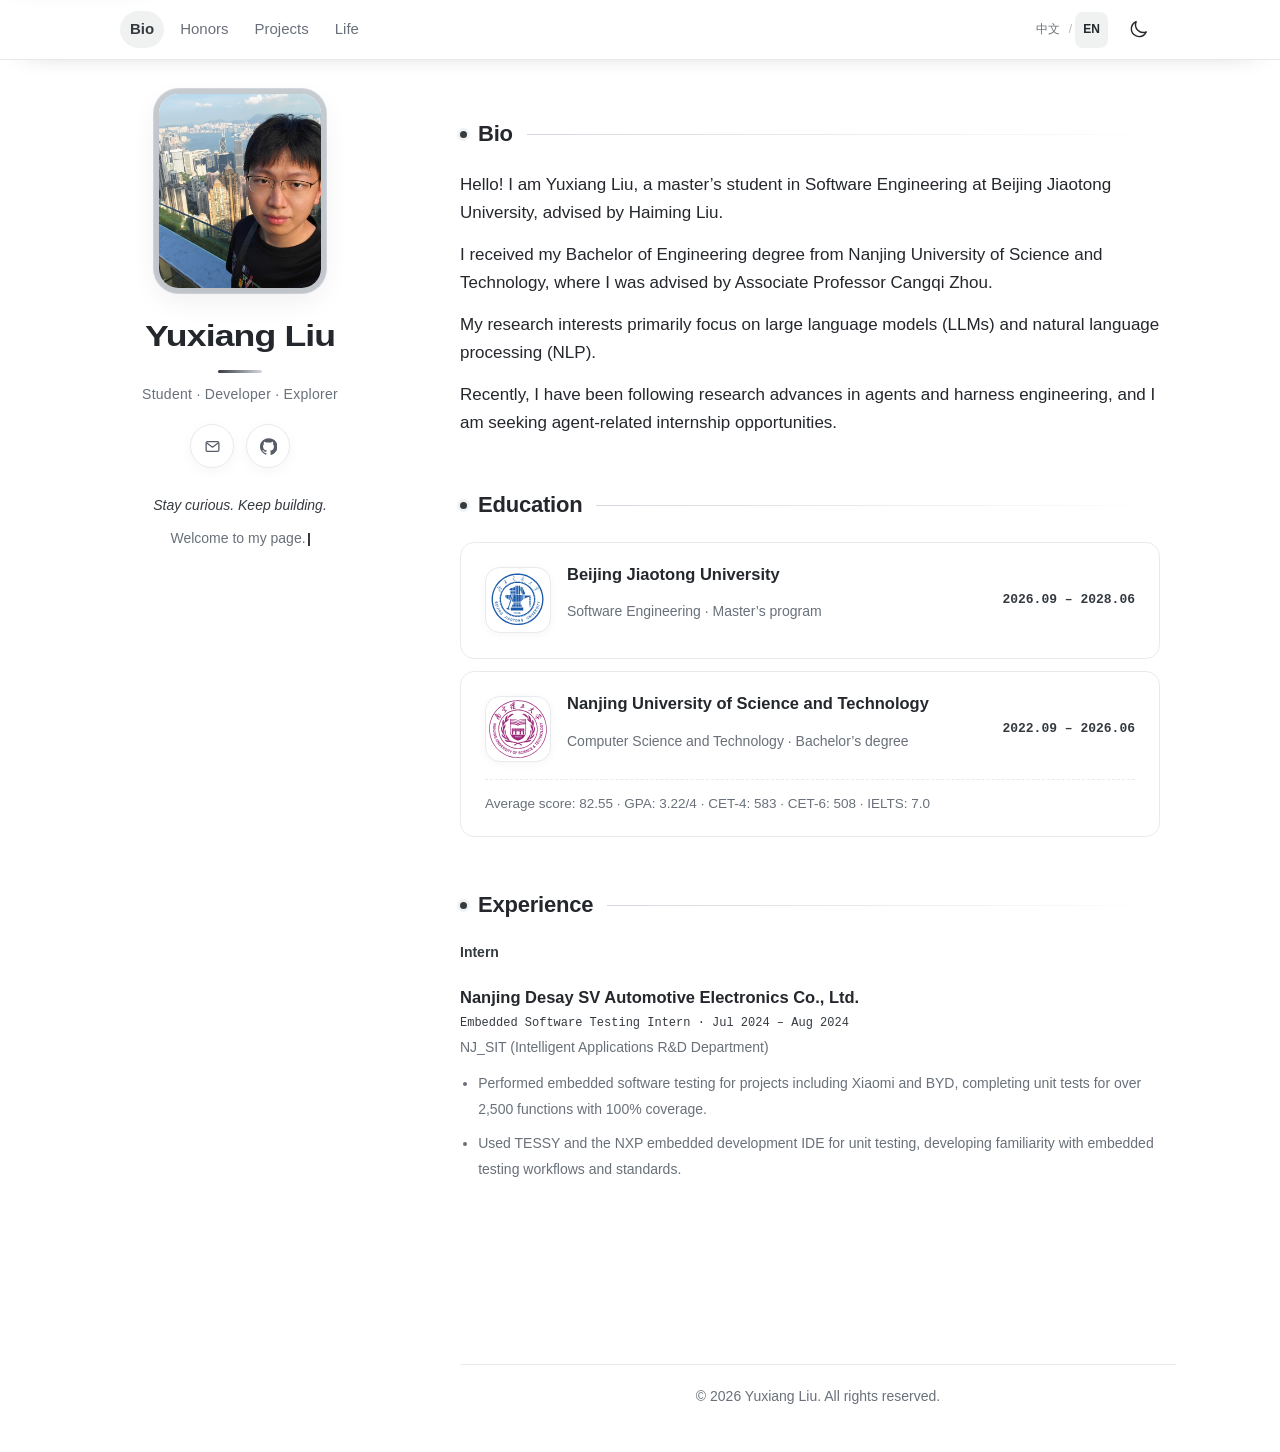
==== commit 871b7f8b: "alter sequence" ====
--- a/personal-site/index.html
+++ b/personal-site/index.html
@@ -1,69 +1,69 @@
 <!DOCTYPE html>
-<html lang="zh-CN" data-theme="light">
+<html lang="en" data-theme="light">
 <head>
 <meta charset="UTF-8">
-<link rel="alternate" hreflang="zh-CN" href="index.html"><link rel="alternate" hreflang="en" href="en/index.html"><meta name="viewport" content="width=device-width, initial-scale=1">
-<title>刘宇翔 · 个人主页</title>
-<meta name="description" content="刘宇翔，北京交通大学软件工程硕士在读，关注大型语言模型、自然语言处理、智能体与 Harness Engineering，寻找 Agent 相关实习机会。">
+<link rel="alternate" hreflang="zh-CN" href="zh/index.html"><link rel="alternate" hreflang="en" href="index.html"><meta name="viewport" content="width=device-width, initial-scale=1">
+<title>Yuxiang Liu · Personal Homepage</title>
+<meta name="description" content="Yuxiang Liu, a Software Engineering master’s student at Beijing Jiaotong University interested in LLMs, NLP, agents, and harness engineering, seeking agent-related internships.">
 <meta id="themeColor" name="theme-color" content="#ffffff">
 <link rel="icon" href="assets/img/favicon.svg" type="image/svg+xml">
 <script>document.documentElement.classList.add("js");document.documentElement.dataset.theme=new URLSearchParams(location.search).get("theme")==="dark"?"dark":"light";document.documentElement.dataset.panel=["honors","projects","life"].includes(location.hash.slice(1))?location.hash.slice(1):"bio";</script>
 <link rel="stylesheet" href="assets/css/theme-luka.css"><link rel="stylesheet" href="assets/css/custom.css">
 </head>
 <body class="theme-luka">
-<a class="skip-link" href="#main-content">跳转到内容</a>
-<nav class="top-nav" aria-label="主导航"><div class="nav-container"><div class="nav-left"><a href="#bio" class="nav-link"><span>简介</span></a><a href="#honors" class="nav-link"><span>荣誉</span></a><a href="#projects" class="nav-link"><span>项目</span></a><a href="#life" class="nav-link"><span>生活</span></a></div><div class="nav-right"><nav class="language-switch" aria-label="语言选择"><a href="index.html#bio" data-language-base="index.html" lang="zh-CN" hreflang="zh-CN" aria-current="page" aria-label="中文页面">中文</a><span aria-hidden="true">/</span><a href="en/index.html#bio" data-language-base="en/index.html" lang="en" hreflang="en" aria-label="English version">EN</a></nav><button id="themeToggle" class="theme-toggle" title="切换至深色主题" aria-label="切换至深色主题" aria-pressed="false"><svg class="icon-svg icon-moon" viewBox="0 0 24 24" aria-hidden="true"><path d="M21.75 15a9.75 9.75 0 0 1-12.75-12.75A9.75 9.75 0 1 0 21.75 15Z"/></svg><svg class="icon-svg icon-sun" viewBox="0 0 24 24" aria-hidden="true"><circle cx="12" cy="12" r="3.5"/><path d="M12 2v2M12 20v2M4.93 4.93l1.42 1.42M17.65 17.65l1.42 1.42M2 12h2M20 12h2"/></svg></button></div></div></nav>
+<a class="skip-link" href="#main-content">Skip to content</a>
+<nav class="top-nav" aria-label="Primary navigation"><div class="nav-container"><div class="nav-left"><a href="#bio" class="nav-link"><span>Bio</span></a><a href="#honors" class="nav-link"><span>Honors</span></a><a href="#projects" class="nav-link"><span>Projects</span></a><a href="#life" class="nav-link"><span>Life</span></a></div><div class="nav-right"><nav class="language-switch" aria-label="Language selection"><a href="zh/index.html#bio" data-language-base="zh/index.html" lang="zh-CN" hreflang="zh-CN" aria-label="Chinese version">中文</a><span aria-hidden="true">/</span><a href="index.html#bio" data-language-base="index.html" lang="en" hreflang="en" aria-current="page" aria-label="English version">EN</a></nav><button id="themeToggle" class="theme-toggle" title="Switch to dark theme" aria-label="Switch to dark theme" aria-pressed="false"><svg class="icon-svg icon-moon" viewBox="0 0 24 24" aria-hidden="true"><path d="M21.75 15a9.75 9.75 0 0 1-12.75-12.75A9.75 9.75 0 1 0 21.75 15Z"/></svg><svg class="icon-svg icon-sun" viewBox="0 0 24 24" aria-hidden="true"><circle cx="12" cy="12" r="3.5"/><path d="M12 2v2M12 20v2M4.93 4.93l1.42 1.42M17.65 17.65l1.42 1.42M2 12h2M20 12h2"/></svg></button></div></div></nav>
 <div class="wrapper">
-<header class="sidebar"><div class="profile-card"><div class="image avatar"><img src="assets/img/avatar.jpg" alt="刘宇翔的头像" decoding="async" fetchpriority="high"></div><h1 class="site-name"><span class="name-lettering">刘宇翔</span></h1><p class="sidebar-sub">学生 · 开发者 · 探索者</p><div class="social-icons"><a href="mailto:liuyx26@bjtu.edu.cn" title="邮箱：liuyx26@bjtu.edu.cn" aria-label="发送邮件给刘宇翔"><svg class="icon-svg" viewBox="0 0 24 24" aria-hidden="true"><rect x="3" y="5" width="18" height="14" rx="2"/><path d="m4 7 8 6 8-6"/></svg></a><a href="https://github.com/lyx0902" target="_blank" rel="noopener noreferrer" title="GitHub · lyx0902" aria-label="刘宇翔的 GitHub 主页"><svg class="icon-svg icon-github" viewBox="0 0 24 24" aria-hidden="true" focusable="false"><path d="M12 .3a12 12 0 0 0-3.79 23.39c.6.11.82-.26.82-.58l-.02-2.04c-3.34.73-4.04-1.61-4.04-1.61-.55-1.39-1.33-1.76-1.33-1.76-1.09-.74.08-.73.08-.73 1.21.09 1.84 1.24 1.84 1.24 1.07 1.84 2.81 1.31 3.5 1 .11-.78.42-1.31.76-1.61-2.67-.3-5.47-1.33-5.47-5.93 0-1.31.47-2.38 1.24-3.22-.14-.3-.54-1.52.1-3.18 0 0 1.01-.32 3.3 1.23A11.5 11.5 0 0 1 12 6.32c1.02 0 2.05.14 3 .4 2.28-1.55 3.29-1.23 3.29-1.23.64 1.66.24 2.88.12 3.18.76.84 1.23 1.91 1.23 3.22 0 4.61-2.81 5.62-5.48 5.92.44.37.81 1.1.81 2.22l-.02 3.29c0 .31.21.69.83.57A12 12 0 0 0 12 .3Z"/></svg></a></div><p class="sidebar-motto"><span class="motto-quote" lang="zh-Hans">保持好奇，持续构建。</span><span class="welcome-note" lang="en"><span id="twText">Welcome to my page.</span><span class="tw-caret" aria-hidden="true"></span></span></p></div></header>
+<header class="sidebar"><div class="profile-card"><div class="image avatar"><img src="assets/img/avatar.jpg" alt="Portrait of Yuxiang Liu" decoding="async" fetchpriority="high"></div><h1 class="site-name"><span class="name-lettering">Yuxiang Liu</span></h1><p class="sidebar-sub">Student · Developer · Explorer</p><div class="social-icons"><a href="mailto:liuyx26@bjtu.edu.cn" title="Email: liuyx26@bjtu.edu.cn" aria-label="Email Yuxiang Liu"><svg class="icon-svg" viewBox="0 0 24 24" aria-hidden="true"><rect x="3" y="5" width="18" height="14" rx="2"/><path d="m4 7 8 6 8-6"/></svg></a><a href="https://github.com/lyx0902" target="_blank" rel="noopener noreferrer" title="GitHub · lyx0902" aria-label="Yuxiang Liu on GitHub"><svg class="icon-svg icon-github" viewBox="0 0 24 24" aria-hidden="true" focusable="false"><path d="M12 .3a12 12 0 0 0-3.79 23.39c.6.11.82-.26.82-.58l-.02-2.04c-3.34.73-4.04-1.61-4.04-1.61-.55-1.39-1.33-1.76-1.33-1.76-1.09-.74.08-.73.08-.73 1.21.09 1.84 1.24 1.84 1.24 1.07 1.84 2.81 1.31 3.5 1 .11-.78.42-1.31.76-1.61-2.67-.3-5.47-1.33-5.47-5.93 0-1.31.47-2.38 1.24-3.22-.14-.3-.54-1.52.1-3.18 0 0 1.01-.32 3.3 1.23A11.5 11.5 0 0 1 12 6.32c1.02 0 2.05.14 3 .4 2.28-1.55 3.29-1.23 3.29-1.23.64 1.66.24 2.88.12 3.18.76.84 1.23 1.91 1.23 3.22 0 4.61-2.81 5.62-5.48 5.92.44.37.81 1.1.81 2.22l-.02 3.29c0 .31.21.69.83.57A12 12 0 0 0 12 .3Z"/></svg></a></div><p class="sidebar-motto"><span class="motto-quote" lang="en">Stay curious. Keep building.</span><span class="welcome-note" lang="en"><span id="twText">Welcome to my page.</span><span class="tw-caret" aria-hidden="true"></span></span></p></div></header>
 <main class="content" id="main-content" tabindex="-1">
-<section class="site-panel" id="bio" aria-labelledby="bio-title"><div class="section" id="about"><h2 class="section-title" id="bio-title" tabindex="-1"><span class="section-label">简介</span></h2><div class="section-body">
-<p>你好！我是刘宇翔，是一名北京交通大学软件工程专业硕士在读学生，师从刘海明老师。</p>
-<p>我本科毕业于南京理工大学，师从周沧琦副教授，获得工学学士学位。</p>
-<p>我的研究兴趣主要集中在大型语言模型（LLMs）和自然语言处理（NLP）上。</p>
-<p>最近在关注agent,harness engineering方面的研究进展，寻找agent相关实习机会。</p>
+<section class="site-panel" id="bio" aria-labelledby="bio-title"><div class="section" id="about"><h2 class="section-title" id="bio-title" tabindex="-1"><span class="section-label">Bio</span></h2><div class="section-body">
+<p>Hello! I am Yuxiang Liu, a master’s student in Software Engineering at Beijing Jiaotong University, advised by Haiming Liu.</p>
+<p>I received my Bachelor of Engineering degree from Nanjing University of Science and Technology, where I was advised by Associate Professor Cangqi Zhou.</p>
+<p>My research interests primarily focus on large language models (LLMs) and natural language processing (NLP).</p>
+<p>Recently, I have been following research advances in agents and harness engineering, and I am seeking agent-related internship opportunities.</p>
 </div></div>
 <div class="section" id="education">
-<h3 class="section-title" id="education-title" tabindex="-1"><span class="section-label">教育背景</span></h3>
+<h3 class="section-title" id="education-title" tabindex="-1"><span class="section-label">Education</span></h3>
 <div class="section-body">
-<div class="edu-card"><div class="edu-row"><img class="edu-logo" src="assets/img/bjtu.svg" alt="北京交通大学校徽"><div class="edu-main"><p class="edu-name"><strong>北京交通大学</strong></p><p class="edu-meta">软件学院 · 软件工程 · 硕士</p></div><span class="edu-period">2026.09 – 2028.06</span></div></div>
-<div class="edu-card"><div class="edu-row"><img class="edu-logo" src="assets/img/njust.svg" alt="南京理工大学校徽"><div class="edu-main"><p class="edu-name"><strong>南京理工大学</strong></p><p class="edu-meta">计算机科学与工程学院 · 计算机科学与技术 · 本科</p></div><span class="edu-period">2022.09 – 2026.06</span></div><div class="edu-extra">均分：82.55 · GPA：3.22/4 · CET4：583 · CET6：508 · IELTS：7.0</div></div>
+<div class="edu-card"><div class="edu-row"><img class="edu-logo" src="assets/img/bjtu.svg" alt="Beijing Jiaotong University emblem"><div class="edu-main"><p class="edu-name"><strong>Beijing Jiaotong University</strong></p><p class="edu-meta">Software Engineering · Master’s program</p></div><span class="edu-period">2026.09 – 2028.06</span></div></div>
+<div class="edu-card"><div class="edu-row"><img class="edu-logo" src="assets/img/njust.svg" alt="Nanjing University of Science and Technology emblem"><div class="edu-main"><p class="edu-name"><strong>Nanjing University of Science and Technology</strong></p><p class="edu-meta">Computer Science and Technology · Bachelor’s degree</p></div><span class="edu-period">2022.09 – 2026.06</span></div><div class="edu-extra">Average score: 82.55 · GPA: 3.22/4 · CET-4: 583 · CET-6: 508 · IELTS: 7.0</div></div>
 </div></div>
 <div class="section" id="experience">
-<h3 class="section-title" id="experience-title" tabindex="-1"><span class="section-label">经历</span></h3>
-<div class="section-body"><div class="exp-block"><div class="exp-label">实习</div><div class="exp-item"><div class="exp-body"><div class="exp-title">南京德赛西威汽车电子有限公司</div><div class="exp-meta">嵌入式软件测试实习生 · 2024.07 – 2024.08</div><div class="exp-desc">NJ_SIT（智能应用研发部）</div><ul class="internship-details"><li>负责小米、比亚迪等项目的嵌入式软件开发工程测试，完成总量达 2500+ 函数的单元测试任务，覆盖率 100%。</li><li>熟练使用 TESSY 单元测试集成工具与 NXP 嵌入式开发套件 IDE，明晰嵌入式单元测试的基本流程与规范。</li></ul></div></div></div></div></div>
+<h3 class="section-title" id="experience-title" tabindex="-1"><span class="section-label">Experience</span></h3>
+<div class="section-body"><div class="exp-block"><div class="exp-label">Intern</div><div class="exp-item"><div class="exp-body"><div class="exp-title">Nanjing Desay SV Automotive Electronics Co., Ltd.</div><div class="exp-meta">Embedded Software Testing Intern · Jul 2024 – Aug 2024</div><div class="exp-desc">NJ_SIT (Intelligent Applications R&amp;D Department)</div><ul class="internship-details"><li>Performed embedded software testing for projects including Xiaomi and BYD, completing unit tests for over 2,500 functions with 100% coverage.</li><li>Used TESSY and the NXP embedded development IDE for unit testing, developing familiarity with embedded testing workflows and standards.</li></ul></div></div></div></div></div>
 </section>
 <section class="site-panel" id="honors" aria-labelledby="honors-title">
-<h2 class="visually-hidden" id="honors-title" tabindex="-1">荣誉</h2>
-<nav class="chapter-index" aria-label="竞赛与荣誉子导航"><div class="reading-track" role="progressbar" aria-label="竞赛与荣誉阅读进度" aria-valuemin="0" aria-valuemax="100" aria-valuenow="0"><span class="reading-fill"></span></div><a href="#competitions"><span class="reading-node" aria-hidden="true"></span><span>竞赛</span></a><a href="#awards"><span class="reading-node" aria-hidden="true"></span><span>荣誉</span></a></nav>
-<div class="section" id="competitions"><h3 class="section-title" id="competitions-title" tabindex="-1"><span class="section-label">竞赛</span></h3><div class="section-body"><div class="comp-list">
-<div class="comp-item"><span class="comp-name">2023年第十三届 MathorCup 高校数学建模挑战赛</span><span class="comp-award">一等奖</span></div>
-<div class="comp-item"><span class="comp-name">2024年美国大学生数学建模竞赛</span><span class="comp-award">Honorable Mention</span></div>
-<div class="comp-item"><span class="comp-name">2024年第六届全国大学生冰壶人工智能挑战赛</span><span class="comp-award">三等奖</span></div>
-<div class="comp-item"><span class="comp-name">2025年“正大杯”第十五届全国大学生市场调查与分析大赛</span><span class="comp-award">江苏省一等奖</span></div>
-<div class="comp-item"><span class="comp-name">2024年“高教社杯”全国大学生数学建模竞赛</span><span class="comp-award">江苏省二等奖</span></div>
-<div class="comp-item"><span class="comp-name">2024年第十四届 MathorCup 数学应用挑战赛</span><span class="comp-award">江苏省二等奖</span></div>
+<h2 class="visually-hidden" id="honors-title" tabindex="-1">Honors</h2>
+<nav class="chapter-index" aria-label="Competitions and honors navigation"><div class="reading-track" role="progressbar" aria-label="Reading progress through competitions and honors" aria-valuemin="0" aria-valuemax="100" aria-valuenow="0"><span class="reading-fill"></span></div><a href="#competitions"><span class="reading-node" aria-hidden="true"></span><span>Competitions</span></a><a href="#awards"><span class="reading-node" aria-hidden="true"></span><span>Honors</span></a></nav>
+<div class="section" id="competitions"><h3 class="section-title" id="competitions-title" tabindex="-1"><span class="section-label">Competitions</span></h3><div class="section-body"><div class="comp-list">
+<div class="comp-item"><span class="comp-name">13th MathorCup University Mathematical Modeling Challenge (2023)</span><span class="comp-award">First Prize</span></div>
+<div class="comp-item"><span class="comp-name">Mathematical Contest in Modeling (MCM), 2024</span><span class="comp-award">Honorable Mention</span></div>
+<div class="comp-item"><span class="comp-name">6th National Collegiate Curling AI Challenge (2024)</span><span class="comp-award">Third Prize</span></div>
+<div class="comp-item"><span class="comp-name">15th CP Cup National Collegiate Market Research and Analysis Competition (2025)</span><span class="comp-award">First Prize, Jiangsu Province</span></div>
+<div class="comp-item"><span class="comp-name">China Undergraduate Mathematical Contest in Modeling (CUMCM)(2024)</span><span class="comp-award">Second Prize, Jiangsu Province</span></div>
+<div class="comp-item"><span class="comp-name">14th MathorCup Mathematical Applications Challenge (2024)</span><span class="comp-award">Second Prize, Jiangsu Province</span></div>
 </div></div></div>
-<div class="section" id="awards"><h3 class="section-title" id="awards-title" tabindex="-1"><span class="section-label">荣誉</span></h3><div class="section-body"><div class="awards-grid"><div class="award-item"><span class="award-icon" aria-hidden="true">◇</span><div class="award-text"><strong>南京理工大学优秀学生奖学金 · 二等</strong><div class="award-detail">1 次 · 24-25Q1</div></div></div><div class="award-item"><span class="award-icon" aria-hidden="true">◇</span><div class="award-text"><strong>南京理工大学优秀学生奖学金 · 三等</strong><div class="award-detail">3 次 · 22-23Q1、23-24Q2、24-25Q2</div></div></div></div></div></div>
+<div class="section" id="awards"><h3 class="section-title" id="awards-title" tabindex="-1"><span class="section-label">Honors</span></h3><div class="section-body"><div class="awards-grid"><div class="award-item"><span class="award-icon" aria-hidden="true">◇</span><div class="award-text"><strong>NJUST Outstanding Student Scholarship · Second Class</strong><div class="award-detail">Awarded once · 24-25Q1</div></div></div><div class="award-item"><span class="award-icon" aria-hidden="true">◇</span><div class="award-text"><strong>NJUST Outstanding Student Scholarship · Third Class</strong><div class="award-detail">Awarded three times · 22-23Q1, 23-24Q2, 24-25Q2</div></div></div></div></div></div>
 </section>
 <section class="site-panel" id="projects" aria-labelledby="projects-title">
-<h2 class="section-title" id="projects-title" tabindex="-1"><span class="section-label">项目</span></h2>
+<h2 class="section-title" id="projects-title" tabindex="-1"><span class="section-label">Projects</span></h2>
 <div class="section-body"><div class="proj-list">
 <article class="proj-card" data-project="AchievementAnalysis">
-<a class="proj-thumb" href="assets/img/AchievementAnalysis.png" target="_blank" rel="noopener noreferrer" aria-label="AchievementAnalysis · 查看完整项目截图"><img src="assets/img/AchievementAnalysis.png" alt="AchievementAnalysis 项目页面截图" loading="lazy" decoding="async"></a>
+<a class="proj-thumb" href="assets/img/AchievementAnalysis.png" target="_blank" rel="noopener noreferrer" aria-label="AchievementAnalysis · View full project screenshot"><img src="assets/img/AchievementAnalysis.png" alt="AchievementAnalysis interface screenshot" loading="lazy" decoding="async"></a>
 <div class="proj-body"><div class="proj-head"><span class="proj-title">AchievementAnalysis</span></div>
-<div class="proj-desc"><p><strong>整体项目：</strong> 整合Steam多源数据，分析游戏趋势、聚类、口碑与玩家投入，实现可解释推荐及交互展示。</p><p><strong>个人任务：</strong> 完成成就自动分类与主线推进分析，结合玩法、时长和口碑解释玩家投入，数据可视化。</p><p class="proj-demo">体验网址：<a href="https://www.soyorinlove.cn/#research/retention" target="_blank" rel="noopener noreferrer">https://www.soyorinlove.cn/#research/retention</a></p></div>
-<div class="proj-metadata"><p><span class="proj-meta-label">类型：</span> Course Project</p><p><span class="proj-meta-label">成员：</span> 王文海，刘宇翔，杨金辉，耶美田，朱政宇</p><p><span class="proj-meta-label">GitHub：</span> <a href="https://github.com/WwhdsOne/achievement-analytics" target="_blank" rel="noopener noreferrer">https://github.com/WwhdsOne/achievement-analytics</a></p></div></div>
+<div class="proj-desc"><p><strong>Overall project:</strong> Integrates Steam data from multiple sources to analyze game trends, clustering, reviews, and player engagement, providing explainable recommendations and interactive presentations.</p><p><strong>My contribution:</strong> Implemented automated achievement classification and mainline progression analysis, interpreted player engagement using gameplay, playtime, and reviews, and visualized the data.</p><p class="proj-demo">Live demo: <a href="https://www.soyorinlove.cn/#research/retention" target="_blank" rel="noopener noreferrer">https://www.soyorinlove.cn/#research/retention</a></p></div>
+<div class="proj-metadata"><p><span class="proj-meta-label">Type:</span> Course Project</p><p><span class="proj-meta-label">Team:</span> Wenhai Wang, Yuxiang Liu, Jinhui Yang, Meitian Ye, Zhengyu Zhu</p><p><span class="proj-meta-label">GitHub:</span> <a href="https://github.com/WwhdsOne/achievement-analytics" target="_blank" rel="noopener noreferrer">https://github.com/WwhdsOne/achievement-analytics</a></p></div></div>
 </article>
 <article class="proj-card" data-project="ApexLogic">
-<a class="proj-thumb" href="assets/img/ApexLogic.png" target="_blank" rel="noopener noreferrer" aria-label="ApexLogic · 查看完整项目截图"><img src="assets/img/ApexLogic.png" alt="ApexLogic 项目页面截图" loading="lazy" decoding="async"></a>
+<a class="proj-thumb" href="assets/img/ApexLogic.png" target="_blank" rel="noopener noreferrer" aria-label="ApexLogic · View full project screenshot"><img src="assets/img/ApexLogic.png" alt="ApexLogic interface screenshot" loading="lazy" decoding="async"></a>
 <div class="proj-body"><div class="proj-head"><span class="proj-title">ApexLogic</span></div>
-<div class="proj-desc"><p>多智能体深度研究系统，融合多源检索与迭代评审，支持断点续研、跨任务记忆复用及后台并发执行。</p></div>
-<div class="proj-metadata"><p><span class="proj-meta-label">类型：</span> Research Project</p><p><span class="proj-meta-label">成员：</span> 刘宇翔</p><p><span class="proj-meta-label">GitHub：</span> <a href="https://github.com/lyx0902/ApexLogic" target="_blank" rel="noopener noreferrer">https://github.com/lyx0902/ApexLogic</a></p></div></div>
+<div class="proj-desc"><p>A multi-agent deep research system combining multi-source retrieval and iterative review, with checkpoint-based research resumption, cross-task memory reuse, and concurrent background execution.</p></div>
+<div class="proj-metadata"><p><span class="proj-meta-label">Type:</span> Research Project</p><p><span class="proj-meta-label">Team:</span> Yuxiang Liu</p><p><span class="proj-meta-label">GitHub:</span> <a href="https://github.com/lyx0902/ApexLogic" target="_blank" rel="noopener noreferrer">https://github.com/lyx0902/ApexLogic</a></p></div></div>
 </article>
 </div></div></section>
 <section class="site-panel" id="life" aria-labelledby="life-title">
-<h2 class="section-title" id="life-title" tabindex="-1"><span class="section-label">生活</span></h2>
-<div class="section-body"><div class="announce-list"><div class="announce-item"><span class="announce-date">2023.10</span><div class="announce-body"><div class="announce-title">江苏省第七届大学生艺术展演</div><div class="announce-desc">器乐合奏组一等奖</div></div></div><div class="announce-item"><span class="announce-date">2022.10</span><div class="announce-body"><div class="announce-title">南京理工大学新生篮球赛</div><div class="announce-desc">季军</div></div></div></div></div>
+<h2 class="section-title" id="life-title" tabindex="-1"><span class="section-label">Life</span></h2>
+<div class="section-body"><div class="announce-list"><div class="announce-item"><span class="announce-date">2023.10</span><div class="announce-body"><div class="announce-title">7th Jiangsu Provincial College Student Arts Exhibition</div><div class="announce-desc">First Prize, Instrumental Ensemble Division</div></div></div><div class="announce-item"><span class="announce-date">2022.10</span><div class="announce-body"><div class="announce-title">NJUST Freshman Basketball Tournament</div><div class="announce-desc">Third Place</div></div></div></div></div>
 </section>
 </main>
 <footer class="site-footer"><p>© 2026 Yuxiang Liu. All rights reserved.</p></footer>
--- a/personal-site/assets/css/custom.css
+++ b/personal-site/assets/css/custom.css
@@ -249,7 +249,7 @@
 body.theme-luka .image.avatar img { top: 0; left: 0; width: 100%; height: 100%; object-fit: cover; }
 body.theme-luka .demo-note { margin: 24px auto 0; padding: 13px 16px; max-width: 238px; border: 1px dashed var(--luka-border); border-radius: 12px; color: var(--luka-secondary); font-size: 12px; line-height: 1.8; }
 body.theme-luka .demo-note strong { color: var(--luka-text); display: block; font-size: 13px; }
-body.theme-luka .sidebar-motto { margin-top: 24px; }
+body.theme-luka .sidebar-motto { margin-top: 24px; max-width: 100%; text-align: center; }
 body.theme-luka .section-body p { margin-top: 0; }
 body.theme-luka .edu-main { flex: 1; }
 body.theme-luka .proj-desc details { margin-top: 10px; }
